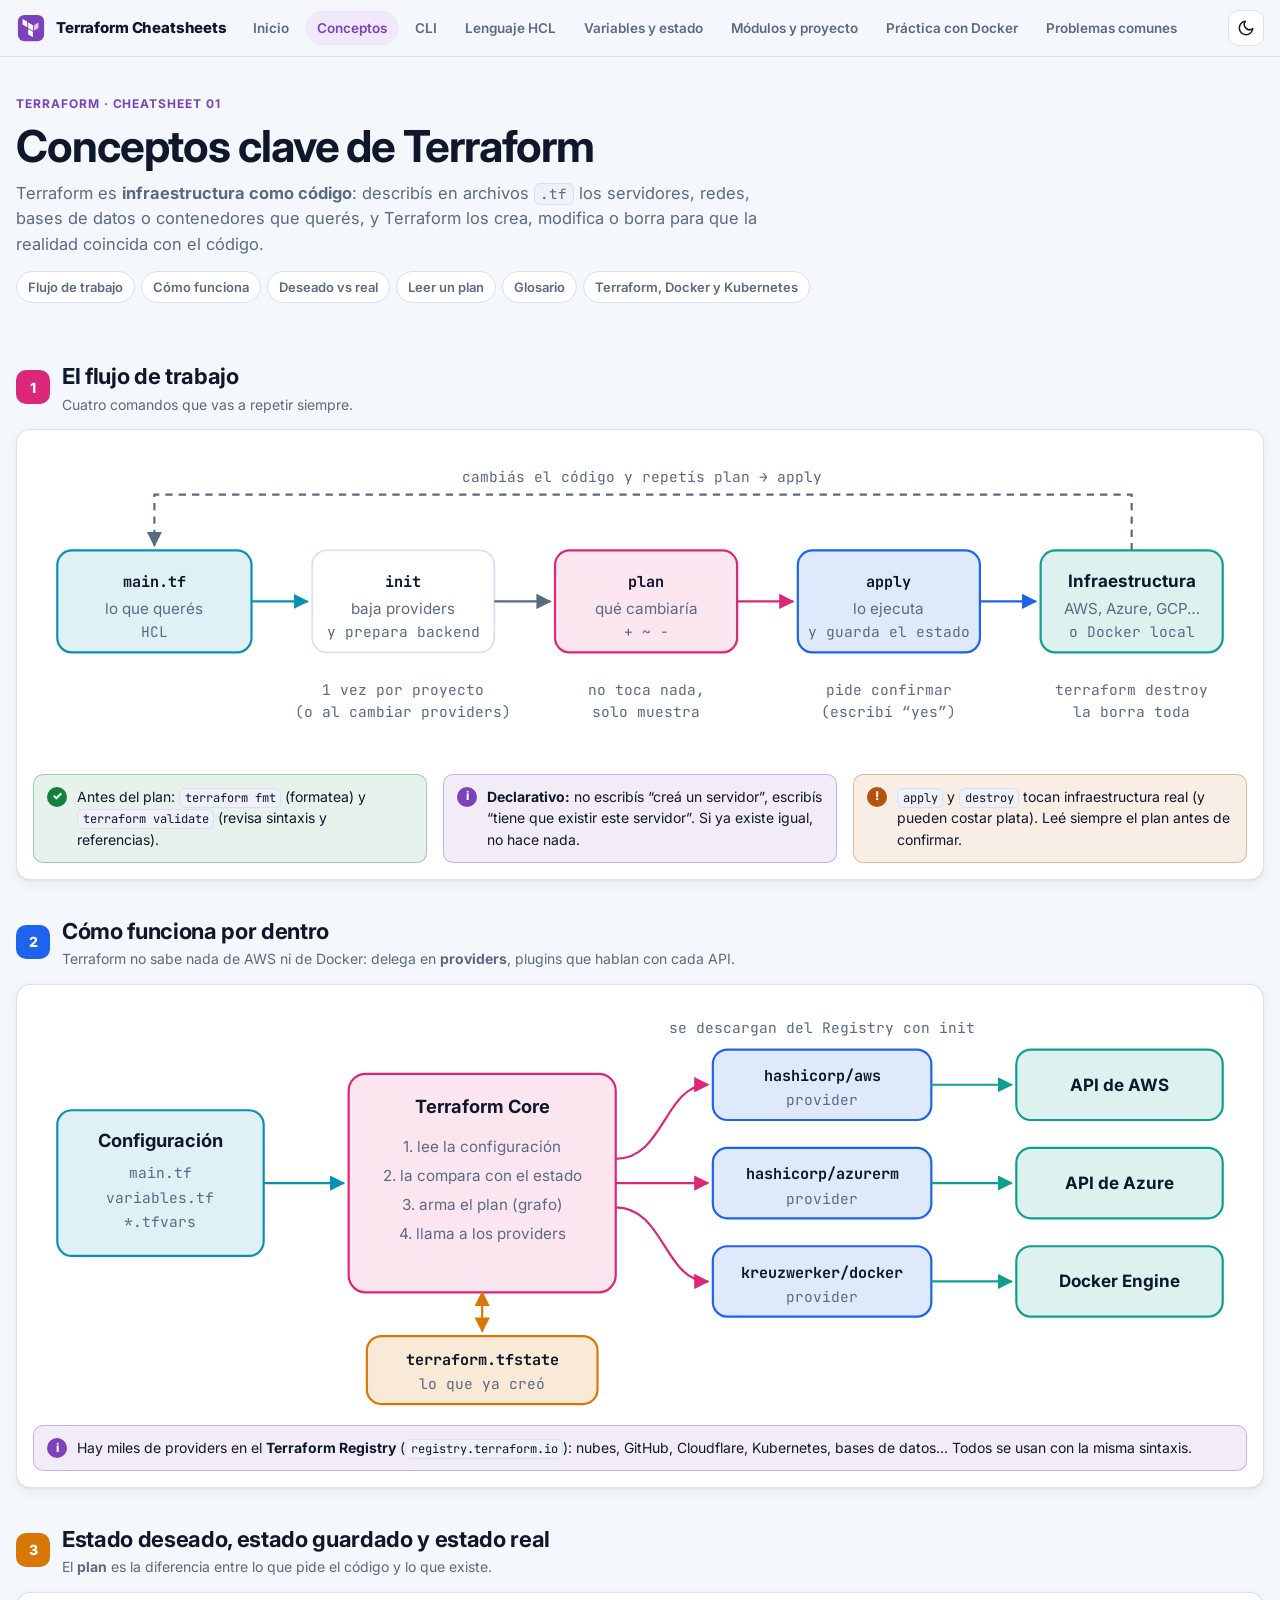
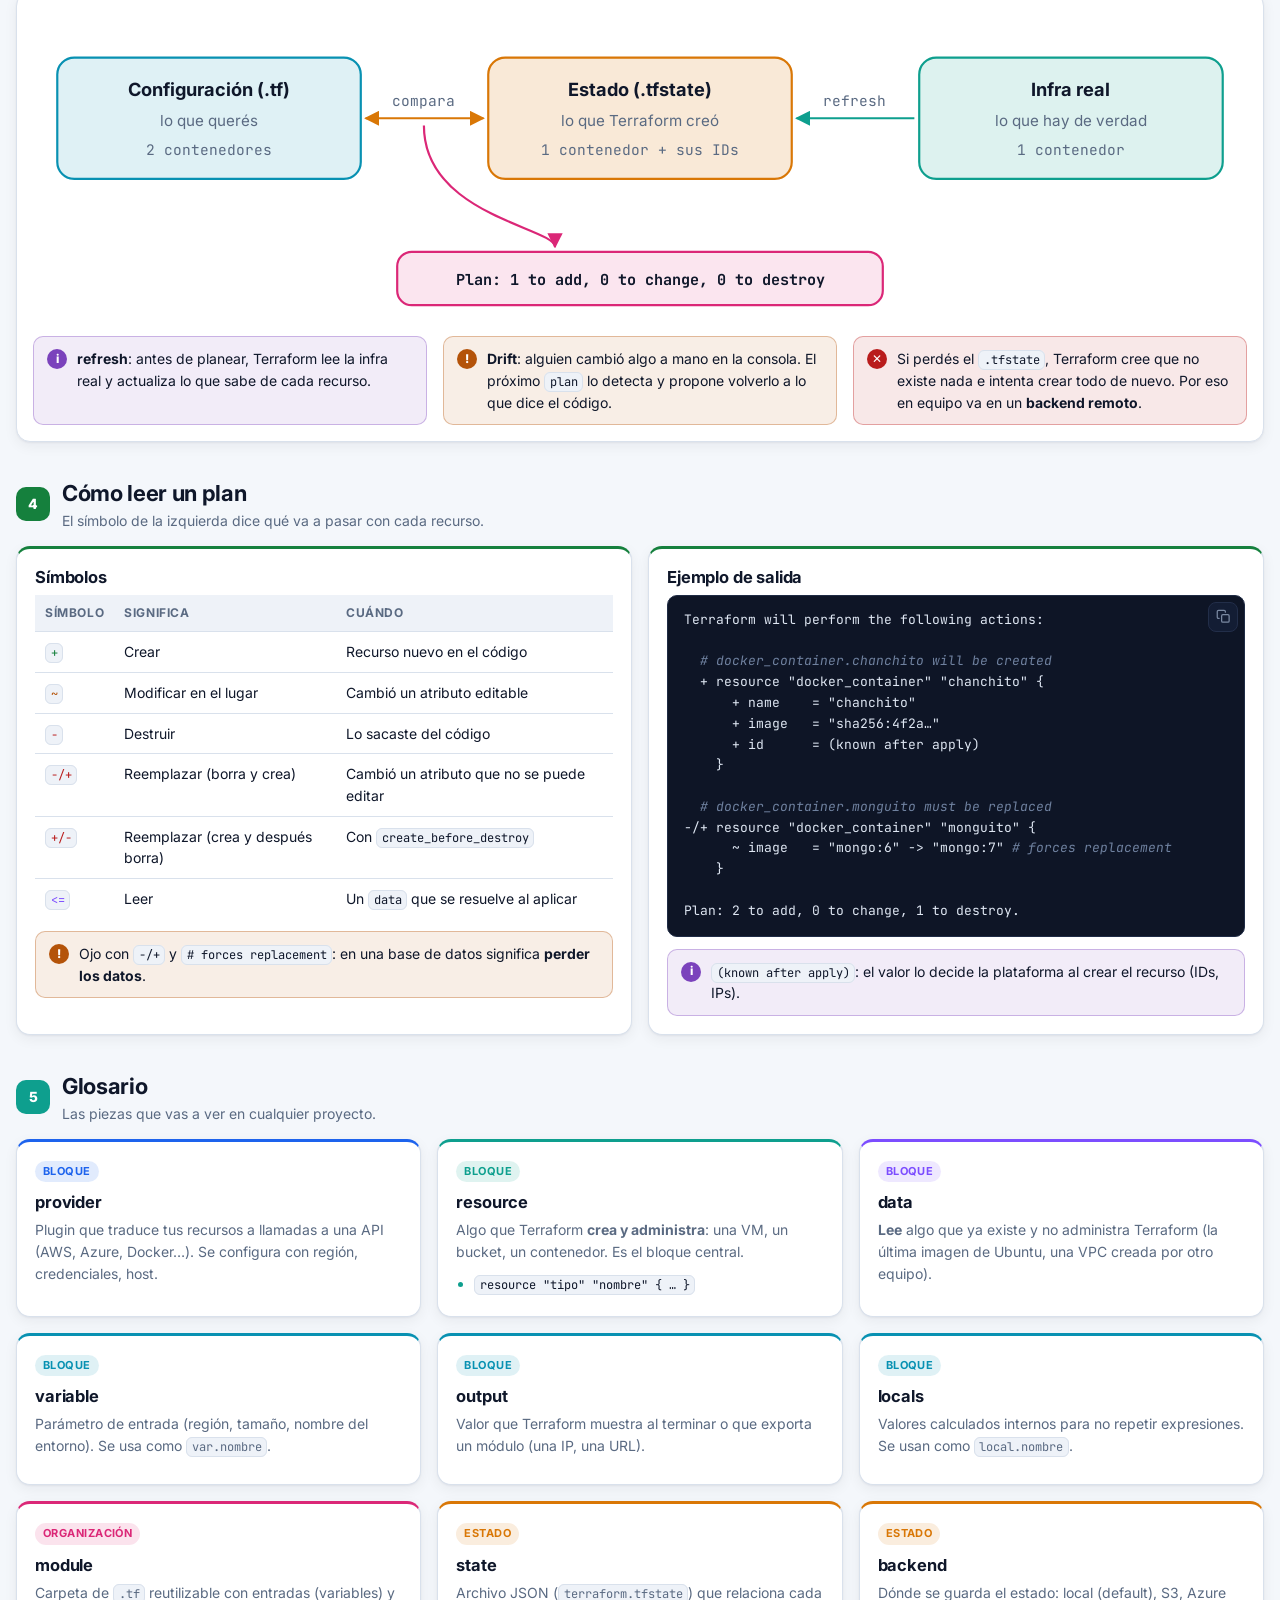
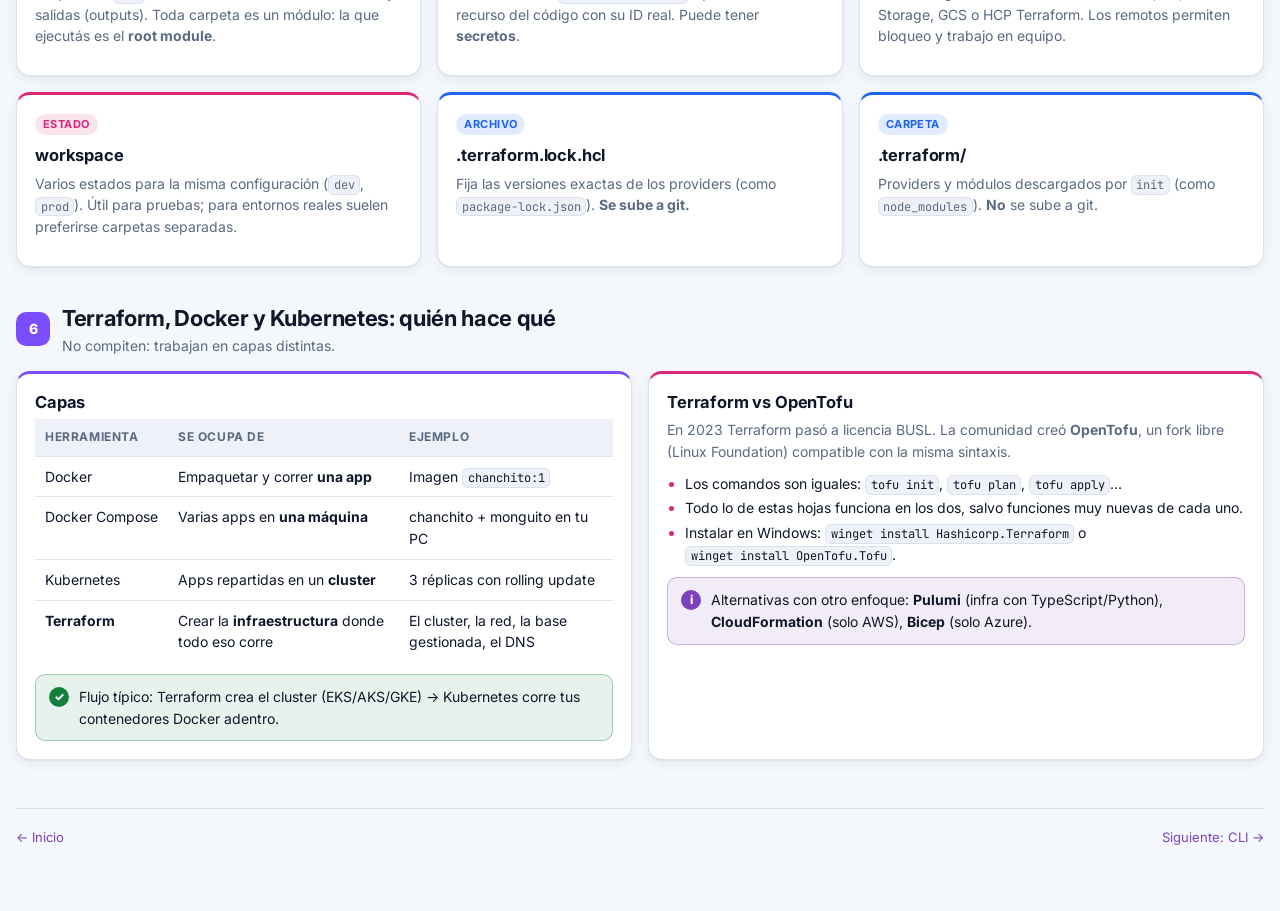
==== 01-conceptos.html @ 65ddb084 "Terraform cheatsheets: sitio estático listo para Netlify Cheatsheets visuales de Terraform en españo" ====
<!doctype html>
<html lang="es">
<head>
<meta charset="utf-8">
<meta name="viewport" content="width=device-width, initial-scale=1">
<meta name="description" content="Conceptos de Terraform con diagramas: infraestructura como código, flujo init/plan/apply, providers, estado y glosario.">
<meta name="theme-color" content="#7b42bc">
<title>Terraform · Conceptos</title>
<link rel="icon" href="data:image/svg+xml,%3Csvg xmlns='http://www.w3.org/2000/svg' viewBox='0 0 64 64'%3E%3Crect x='4' y='4' width='56' height='56' rx='14' fill='%237b42bc'/%3E%3Cg fill='%23fff'%3E%3Cpath d='M14 13l10 5.8v11.6l-10-5.8z'/%3E%3Cpath d='M26 20.4l10 5.8v11.6l-10-5.8z'/%3E%3Cpath d='M26 34.2l10 5.8v11.6l-10-5.8z'/%3E%3Cpath d='M38 26.2l10-5.8v11.6l-10 5.8z' opacity='.7'/%3E%3C/g%3E%3C/svg%3E">
<link rel="stylesheet" href="assets/style.css">
<script src="assets/app.js"></script>
</head>
<body data-page="conceptos">
<header class="topbar"></header>

<svg width="0" height="0" style="position:absolute" aria-hidden="true" focusable="false">
  <defs>
    <marker id="ah" viewBox="0 0 10 10" refX="9" refY="5" markerWidth="7" markerHeight="7" orient="auto-start-reverse"><path d="M0,0 L10,5 L0,10 z" class="d-head"/></marker>
    <marker id="ah-img" viewBox="0 0 10 10" refX="9" refY="5" markerWidth="7" markerHeight="7" orient="auto-start-reverse"><path d="M0,0 L10,5 L0,10 z" class="f-img"/></marker>
    <marker id="ah-comp" viewBox="0 0 10 10" refX="9" refY="5" markerWidth="7" markerHeight="7" orient="auto-start-reverse"><path d="M0,0 L10,5 L0,10 z" class="f-comp"/></marker>
    <marker id="ah-cont" viewBox="0 0 10 10" refX="9" refY="5" markerWidth="7" markerHeight="7" orient="auto-start-reverse"><path d="M0,0 L10,5 L0,10 z" class="f-cont"/></marker>
    <marker id="ah-vol" viewBox="0 0 10 10" refX="9" refY="5" markerWidth="7" markerHeight="7" orient="auto-start-reverse"><path d="M0,0 L10,5 L0,10 z" class="f-vol"/></marker>
    <marker id="ah-file" viewBox="0 0 10 10" refX="9" refY="5" markerWidth="7" markerHeight="7" orient="auto-start-reverse"><path d="M0,0 L10,5 L0,10 z" class="f-file"/></marker>
  </defs>
</svg>

<main class="wrap">

  <div class="hero">
    <span class="eyebrow">Terraform · Cheatsheet 01</span>
    <h1>Conceptos clave de Terraform</h1>
    <p class="lead">Terraform es <b>infraestructura como código</b>: describís en archivos <code>.tf</code> los servidores, redes, bases de datos o contenedores que querés, y Terraform los crea, modifica o borra para que la realidad coincida con el código.</p>
    <nav class="toc">
      <a href="#flujo">Flujo de trabajo</a>
      <a href="#arquitectura">Cómo funciona</a>
      <a href="#estado">Deseado vs real</a>
      <a href="#plan">Leer un plan</a>
      <a href="#glosario">Glosario</a>
      <a href="#ecosistema">Terraform, Docker y Kubernetes</a>
    </nav>
  </div>

  <!-- ================= FLUJO ================= -->
  <section class="block" id="flujo">
    <div class="section-head">
      <div class="num" style="--tone:var(--c-comp)">1</div>
      <div class="titles"><h2>El flujo de trabajo</h2><p>Cuatro comandos que vas a repetir siempre.</p></div>
    </div>
    <div class="diagram">
      <div class="svg-scroll">
      <svg viewBox="0 0 1000 250" role="img" aria-label="Escribís main.tf, terraform init descarga providers, plan muestra los cambios, apply los ejecuta sobre la infraestructura">
        <path d="M905,86 L905,40 L100,40 L100,82" class="d-line" style="stroke-dasharray:6 5" marker-end="url(#ah)"/>
        <text x="502" y="30" text-anchor="middle" class="d-lbl">cambiás el código y repetís plan → apply</text>

        <rect x="20" y="86" width="160" height="84" rx="12" class="d-file"/>
        <text x="100" y="116" text-anchor="middle" class="d-code" style="font-weight:700">main.tf</text>
        <text x="100" y="138" text-anchor="middle" class="d-sub">lo que querés</text>
        <text x="100" y="157" text-anchor="middle" class="d-lbl">HCL</text>

        <rect x="230" y="86" width="150" height="84" rx="12" class="d-plain"/>
        <text x="305" y="116" text-anchor="middle" class="d-code" style="font-weight:700">init</text>
        <text x="305" y="138" text-anchor="middle" class="d-sub">baja providers</text>
        <text x="305" y="157" text-anchor="middle" class="d-lbl">y prepara backend</text>

        <rect x="430" y="86" width="150" height="84" rx="12" class="d-comp"/>
        <text x="505" y="116" text-anchor="middle" class="d-code" style="font-weight:700">plan</text>
        <text x="505" y="138" text-anchor="middle" class="d-sub">qué cambiaría</text>
        <text x="505" y="157" text-anchor="middle" class="d-lbl">+  ~  -</text>

        <rect x="630" y="86" width="150" height="84" rx="12" class="d-img"/>
        <text x="705" y="116" text-anchor="middle" class="d-code" style="font-weight:700">apply</text>
        <text x="705" y="138" text-anchor="middle" class="d-sub">lo ejecuta</text>
        <text x="705" y="157" text-anchor="middle" class="d-lbl">y guarda el estado</text>

        <rect x="830" y="86" width="150" height="84" rx="12" class="d-cont"/>
        <text x="905" y="116" text-anchor="middle" class="d-title" style="font-size:14px">Infraestructura</text>
        <text x="905" y="138" text-anchor="middle" class="d-sub">AWS, Azure, GCP…</text>
        <text x="905" y="157" text-anchor="middle" class="d-lbl">o Docker local</text>

        <path d="M180,128 L226,128" class="d-line s-file" marker-end="url(#ah-file)"/>
        <path d="M380,128 L426,128" class="d-line" marker-end="url(#ah)"/>
        <path d="M580,128 L626,128" class="d-line s-comp" marker-end="url(#ah-comp)"/>
        <path d="M780,128 L826,128" class="d-line s-img" marker-end="url(#ah-img)"/>

        <text x="305" y="205" text-anchor="middle" class="d-lbl">1 vez por proyecto</text>
        <text x="305" y="223" text-anchor="middle" class="d-lbl">(o al cambiar providers)</text>
        <text x="505" y="205" text-anchor="middle" class="d-lbl">no toca nada,</text>
        <text x="505" y="223" text-anchor="middle" class="d-lbl">solo muestra</text>
        <text x="705" y="205" text-anchor="middle" class="d-lbl">pide confirmar</text>
        <text x="705" y="223" text-anchor="middle" class="d-lbl">(escribí “yes”)</text>
        <text x="905" y="205" text-anchor="middle" class="d-lbl">terraform destroy</text>
        <text x="905" y="223" text-anchor="middle" class="d-lbl">la borra toda</text>
      </svg>
      </div>
      <div class="grid cols-3" style="margin-top:12px">
        <div class="callout tip"><span class="ico">✓</span><p>Antes del plan: <code>terraform fmt</code> (formatea) y <code>terraform validate</code> (revisa sintaxis y referencias).</p></div>
        <div class="callout info"><span class="ico">i</span><p><b>Declarativo:</b> no escribís “creá un servidor”, escribís “tiene que existir este servidor”. Si ya existe igual, no hace nada.</p></div>
        <div class="callout warn"><span class="ico">!</span><p><code>apply</code> y <code>destroy</code> tocan infraestructura real (y pueden costar plata). Leé siempre el plan antes de confirmar.</p></div>
      </div>
    </div>
  </section>

  <!-- ================= ARQUITECTURA ================= -->
  <section class="block" id="arquitectura">
    <div class="section-head">
      <div class="num" style="--tone:var(--c-img)">2</div>
      <div class="titles"><h2>Cómo funciona por dentro</h2><p>Terraform no sabe nada de AWS ni de Docker: delega en <b>providers</b>, plugins que hablan con cada API.</p></div>
    </div>
    <div class="diagram">
      <div class="svg-scroll">
      <svg viewBox="0 0 1000 340" role="img" aria-label="La configuración entra a Terraform Core, que usa el estado y llama a providers; cada provider habla con la API de su plataforma">
        <rect x="20" y="90" width="170" height="120" rx="12" class="d-file"/>
        <text x="105" y="120" text-anchor="middle" class="d-title">Configuración</text>
        <text x="105" y="146" text-anchor="middle" class="d-lbl">main.tf</text>
        <text x="105" y="166" text-anchor="middle" class="d-lbl">variables.tf</text>
        <text x="105" y="186" text-anchor="middle" class="d-lbl">*.tfvars</text>
        <path d="M190,150 L256,150" class="d-line s-file" marker-end="url(#ah-file)"/>

        <rect x="260" y="60" width="220" height="180" rx="14" class="d-comp"/>
        <text x="370" y="92" text-anchor="middle" class="d-title">Terraform Core</text>
        <text x="370" y="124" text-anchor="middle" class="d-sub">1. lee la configuración</text>
        <text x="370" y="148" text-anchor="middle" class="d-sub">2. la compara con el estado</text>
        <text x="370" y="172" text-anchor="middle" class="d-sub">3. arma el plan (grafo)</text>
        <text x="370" y="196" text-anchor="middle" class="d-sub">4. llama a los providers</text>

        <path d="M370,240 L370,272" class="d-line s-vol" marker-start="url(#ah-vol)" marker-end="url(#ah-vol)"/>
        <rect x="275" y="276" width="190" height="56" rx="12" class="d-vol"/>
        <text x="370" y="300" text-anchor="middle" class="d-code" style="font-weight:700">terraform.tfstate</text>
        <text x="370" y="320" text-anchor="middle" class="d-lbl">lo que ya creó</text>

        <text x="650" y="26" text-anchor="middle" class="d-lbl">se descargan del Registry con init</text>
        <rect x="560" y="40" width="180" height="58" rx="12" class="d-img"/>
        <text x="650" y="66" text-anchor="middle" class="d-code" style="font-weight:700">hashicorp/aws</text>
        <text x="650" y="86" text-anchor="middle" class="d-lbl">provider</text>
        <rect x="560" y="121" width="180" height="58" rx="12" class="d-img"/>
        <text x="650" y="147" text-anchor="middle" class="d-code" style="font-weight:700">hashicorp/azurerm</text>
        <text x="650" y="167" text-anchor="middle" class="d-lbl">provider</text>
        <rect x="560" y="202" width="180" height="58" rx="12" class="d-img"/>
        <text x="650" y="228" text-anchor="middle" class="d-code" style="font-weight:700">kreuzwerker/docker</text>
        <text x="650" y="248" text-anchor="middle" class="d-lbl">provider</text>

        <path d="M480,130 C520,130 520,69 556,69" class="d-line s-comp" marker-end="url(#ah-comp)"/>
        <path d="M480,150 L556,150" class="d-line s-comp" marker-end="url(#ah-comp)"/>
        <path d="M480,170 C520,170 520,231 556,231" class="d-line s-comp" marker-end="url(#ah-comp)"/>

        <rect x="810" y="40" width="170" height="58" rx="12" class="d-cont"/>
        <text x="895" y="74" text-anchor="middle" class="d-title" style="font-size:14px">API de AWS</text>
        <rect x="810" y="121" width="170" height="58" rx="12" class="d-cont"/>
        <text x="895" y="155" text-anchor="middle" class="d-title" style="font-size:14px">API de Azure</text>
        <rect x="810" y="202" width="170" height="58" rx="12" class="d-cont"/>
        <text x="895" y="236" text-anchor="middle" class="d-title" style="font-size:14px">Docker Engine</text>

        <path d="M740,69 L806,69" class="d-line s-cont" marker-end="url(#ah-cont)"/>
        <path d="M740,150 L806,150" class="d-line s-cont" marker-end="url(#ah-cont)"/>
        <path d="M740,231 L806,231" class="d-line s-cont" marker-end="url(#ah-cont)"/>
      </svg>
      </div>
      <div class="callout info"><span class="ico">i</span><p>Hay miles de providers en el <b>Terraform Registry</b> (<code>registry.terraform.io</code>): nubes, GitHub, Cloudflare, Kubernetes, bases de datos… Todos se usan con la misma sintaxis.</p></div>
    </div>
  </section>

  <!-- ================= ESTADO ================= -->
  <section class="block" id="estado">
    <div class="section-head">
      <div class="num" style="--tone:var(--c-vol)">3</div>
      <div class="titles"><h2>Estado deseado, estado guardado y estado real</h2><p>El <b>plan</b> es la diferencia entre lo que pide el código y lo que existe.</p></div>
    </div>
    <div class="diagram">
      <div class="svg-scroll">
      <svg viewBox="0 0 1000 250" role="img" aria-label="El plan compara la configuración con el estado, que se refresca leyendo la infraestructura real">
        <rect x="20" y="40" width="250" height="100" rx="14" class="d-file"/>
        <text x="145" y="72" text-anchor="middle" class="d-title">Configuración (.tf)</text>
        <text x="145" y="96" text-anchor="middle" class="d-sub">lo que querés</text>
        <text x="145" y="120" text-anchor="middle" class="d-lbl">2 contenedores</text>

        <rect x="375" y="40" width="250" height="100" rx="14" class="d-vol"/>
        <text x="500" y="72" text-anchor="middle" class="d-title">Estado (.tfstate)</text>
        <text x="500" y="96" text-anchor="middle" class="d-sub">lo que Terraform creó</text>
        <text x="500" y="120" text-anchor="middle" class="d-lbl">1 contenedor + sus IDs</text>

        <rect x="730" y="40" width="250" height="100" rx="14" class="d-cont"/>
        <text x="855" y="72" text-anchor="middle" class="d-title">Infra real</text>
        <text x="855" y="96" text-anchor="middle" class="d-sub">lo que hay de verdad</text>
        <text x="855" y="120" text-anchor="middle" class="d-lbl">1 contenedor</text>

        <path d="M726,90 L629,90" class="d-line s-cont" marker-end="url(#ah-cont)"/>
        <text x="677" y="80" text-anchor="middle" class="d-lbl">refresh</text>
        <path d="M371,90 L274,90" class="d-line s-vol" marker-start="url(#ah-vol)" marker-end="url(#ah-vol)"/>
        <text x="322" y="80" text-anchor="middle" class="d-lbl">compara</text>

        <path d="M322,96 C322,170 430,180 430,196" class="d-line s-comp" marker-end="url(#ah-comp)"/>
        <rect x="300" y="200" width="400" height="44" rx="12" class="d-comp"/>
        <text x="500" y="227" text-anchor="middle" class="d-code" style="font-weight:700">Plan: 1 to add, 0 to change, 0 to destroy</text>
      </svg>
      </div>
      <div class="grid cols-3" style="margin-top:12px">
        <div class="callout info"><span class="ico">i</span><p><b>refresh</b>: antes de planear, Terraform lee la infra real y actualiza lo que sabe de cada recurso.</p></div>
        <div class="callout warn"><span class="ico">!</span><p><b>Drift</b>: alguien cambió algo a mano en la consola. El próximo <code>plan</code> lo detecta y propone volverlo a lo que dice el código.</p></div>
        <div class="callout bad"><span class="ico">✕</span><p>Si perdés el <code>.tfstate</code>, Terraform cree que no existe nada e intenta crear todo de nuevo. Por eso en equipo va en un <b>backend remoto</b>.</p></div>
      </div>
    </div>
  </section>

  <!-- ================= PLAN ================= -->
  <section class="block" id="plan">
    <div class="section-head">
      <div class="num" style="--tone:var(--ok)">4</div>
      <div class="titles"><h2>Cómo leer un plan</h2><p>El símbolo de la izquierda dice qué va a pasar con cada recurso.</p></div>
    </div>
    <div class="grid cols-2">
      <div class="card t-ok">
        <h3>Símbolos</h3>
        <div class="table-wrap">
          <table>
            <thead><tr><th>Símbolo</th><th>Significa</th><th>Cuándo</th></tr></thead>
            <tbody>
              <tr><td><code style="color:var(--ok)">+</code></td><td>Crear</td><td>Recurso nuevo en el código</td></tr>
              <tr><td><code style="color:var(--warn)">~</code></td><td>Modificar en el lugar</td><td>Cambió un atributo editable</td></tr>
              <tr><td><code style="color:var(--bad)">-</code></td><td>Destruir</td><td>Lo sacaste del código</td></tr>
              <tr><td><code style="color:var(--bad)">-/+</code></td><td>Reemplazar (borra y crea)</td><td>Cambió un atributo que no se puede editar</td></tr>
              <tr><td><code style="color:var(--bad)">+/-</code></td><td>Reemplazar (crea y después borra)</td><td>Con <code>create_before_destroy</code></td></tr>
              <tr><td><code style="color:var(--c-net)">&lt;=</code></td><td>Leer</td><td>Un <code>data</code> que se resuelve al aplicar</td></tr>
            </tbody>
          </table>
        </div>
        <div class="callout warn"><span class="ico">!</span><p>Ojo con <code>-/+</code> y <code># forces replacement</code>: en una base de datos significa <b>perder los datos</b>.</p></div>
      </div>
      <div class="card t-ok">
        <h3>Ejemplo de salida</h3>
        <pre class="big"><code data-lang="plain">Terraform will perform the following actions:

  # docker_container.chanchito will be created
  + resource "docker_container" "chanchito" {
      + name    = "chanchito"
      + image   = "sha256:4f2a…"
      + id      = (known after apply)
    }

  # docker_container.monguito must be replaced
-/+ resource "docker_container" "monguito" {
      ~ image   = "mongo:6" -> "mongo:7" # forces replacement
    }

Plan: 2 to add, 0 to change, 1 to destroy.</code></pre>
        <div class="callout info"><span class="ico">i</span><p><code>(known after apply)</code>: el valor lo decide la plataforma al crear el recurso (IDs, IPs).</p></div>
      </div>
    </div>
  </section>

  <!-- ================= GLOSARIO ================= -->
  <section class="block" id="glosario">
    <div class="section-head">
      <div class="num" style="--tone:var(--c-cont)">5</div>
      <div class="titles"><h2>Glosario</h2><p>Las piezas que vas a ver en cualquier proyecto.</p></div>
    </div>
    <div class="grid" style="grid-template-columns:repeat(auto-fit,minmax(min(100%,340px),1fr))">
      <div class="card t-img">
        <span class="tag">Bloque</span>
        <h3>provider</h3>
        <p>Plugin que traduce tus recursos a llamadas a una API (AWS, Azure, Docker…). Se configura con región, credenciales, host.</p>
      </div>
      <div class="card t-cont">
        <span class="tag">Bloque</span>
        <h3>resource</h3>
        <p>Algo que Terraform <b>crea y administra</b>: una VM, un bucket, un contenedor. Es el bloque central.</p>
        <ul><li><code>resource "tipo" "nombre" { … }</code></li></ul>
      </div>
      <div class="card t-net">
        <span class="tag">Bloque</span>
        <h3>data</h3>
        <p><b>Lee</b> algo que ya existe y no administra Terraform (la última imagen de Ubuntu, una VPC creada por otro equipo).</p>
      </div>
      <div class="card t-file">
        <span class="tag">Bloque</span>
        <h3>variable</h3>
        <p>Parámetro de entrada (región, tamaño, nombre del entorno). Se usa como <code>var.nombre</code>.</p>
      </div>
      <div class="card t-file">
        <span class="tag">Bloque</span>
        <h3>output</h3>
        <p>Valor que Terraform muestra al terminar o que exporta un módulo (una IP, una URL).</p>
      </div>
      <div class="card t-file">
        <span class="tag">Bloque</span>
        <h3>locals</h3>
        <p>Valores calculados internos para no repetir expresiones. Se usan como <code>local.nombre</code>.</p>
      </div>
      <div class="card t-comp">
        <span class="tag">Organización</span>
        <h3>module</h3>
        <p>Carpeta de <code>.tf</code> reutilizable con entradas (variables) y salidas (outputs). Toda carpeta es un módulo: la que ejecutás es el <b>root module</b>.</p>
      </div>
      <div class="card t-vol">
        <span class="tag">Estado</span>
        <h3>state</h3>
        <p>Archivo JSON (<code>terraform.tfstate</code>) que relaciona cada recurso del código con su ID real. Puede tener <b>secretos</b>.</p>
      </div>
      <div class="card t-vol">
        <span class="tag">Estado</span>
        <h3>backend</h3>
        <p>Dónde se guarda el estado: local (default), S3, Azure Storage, GCS o HCP Terraform. Los remotos permiten bloqueo y trabajo en equipo.</p>
      </div>
      <div class="card t-comp">
        <span class="tag">Estado</span>
        <h3>workspace</h3>
        <p>Varios estados para la misma configuración (<code>dev</code>, <code>prod</code>). Útil para pruebas; para entornos reales suelen preferirse carpetas separadas.</p>
      </div>
      <div class="card t-img">
        <span class="tag">Archivo</span>
        <h3>.terraform.lock.hcl</h3>
        <p>Fija las versiones exactas de los providers (como <code>package-lock.json</code>). <b>Se sube a git.</b></p>
      </div>
      <div class="card t-img">
        <span class="tag">Carpeta</span>
        <h3>.terraform/</h3>
        <p>Providers y módulos descargados por <code>init</code> (como <code>node_modules</code>). <b>No</b> se sube a git.</p>
      </div>
    </div>
  </section>

  <!-- ================= ECOSISTEMA ================= -->
  <section class="block" id="ecosistema">
    <div class="section-head">
      <div class="num" style="--tone:var(--c-net)">6</div>
      <div class="titles"><h2>Terraform, Docker y Kubernetes: quién hace qué</h2><p>No compiten: trabajan en capas distintas.</p></div>
    </div>
    <div class="grid cols-2">
      <div class="card t-net">
        <h3>Capas</h3>
        <div class="table-wrap">
          <table>
            <thead><tr><th>Herramienta</th><th>Se ocupa de</th><th>Ejemplo</th></tr></thead>
            <tbody>
              <tr><td>Docker</td><td>Empaquetar y correr <b>una app</b></td><td>Imagen <code>chanchito:1</code></td></tr>
              <tr><td>Docker Compose</td><td>Varias apps en <b>una máquina</b></td><td>chanchito + monguito en tu PC</td></tr>
              <tr><td>Kubernetes</td><td>Apps repartidas en un <b>cluster</b></td><td>3 réplicas con rolling update</td></tr>
              <tr><td><b>Terraform</b></td><td>Crear la <b>infraestructura</b> donde todo eso corre</td><td>El cluster, la red, la base gestionada, el DNS</td></tr>
            </tbody>
          </table>
        </div>
        <div class="callout tip"><span class="ico">✓</span><p>Flujo típico: Terraform crea el cluster (EKS/AKS/GKE) → Kubernetes corre tus contenedores Docker adentro.</p></div>
      </div>
      <div class="card t-comp">
        <h3>Terraform vs OpenTofu</h3>
        <p>En 2023 Terraform pasó a licencia BUSL. La comunidad creó <b>OpenTofu</b>, un fork libre (Linux Foundation) compatible con la misma sintaxis.</p>
        <ul>
          <li>Los comandos son iguales: <code>tofu init</code>, <code>tofu plan</code>, <code>tofu apply</code>…</li>
          <li>Todo lo de estas hojas funciona en los dos, salvo funciones muy nuevas de cada uno.</li>
          <li>Instalar en Windows: <code>winget install Hashicorp.Terraform</code> o <code>winget install OpenTofu.Tofu</code>.</li>
        </ul>
        <div class="callout info"><span class="ico">i</span><p>Alternativas con otro enfoque: <b>Pulumi</b> (infra con TypeScript/Python), <b>CloudFormation</b> (solo AWS), <b>Bicep</b> (solo Azure).</p></div>
      </div>
    </div>
  </section>

  <footer class="foot">
    <a href="index.html">← Inicio</a>
    <a href="02-cli.html">Siguiente: CLI →</a>
  </footer>
</main>
</body>
</html>
---- assets/style.css ----
/* ==========================================================
   Terraform Cheatsheets — estilos del sitio
   ========================================================== */

@import url("https://fonts.googleapis.com/css2?family=Inter:wght@400;500;600;700;800&family=JetBrains+Mono:wght@400;500;700&display=swap");

:root {
  --bg: #f4f7fb;
  --surface: #ffffff;
  --surface-2: #eef2f8;
  --text: #0f172a;
  --muted: #5a6a82;
  --border: #d9e1ec;
  --accent: #7b42bc;
  --accent-2: #a067e6;
  --accent-soft: #f1e8fb;
  --code-bg: #0e1526;
  --code-text: #dfe7f3;
  --code-border: #1f2b45;

  --c-img: #1d63ed;
  --c-cont: #0e9f8e;
  --c-net: #7c4dff;
  --c-vol: #d97706;
  --c-comp: #db2777;
  --c-file: #0891b2;

  --ok: #15803d;
  --ok-soft: #e7f6ec;
  --warn: #b45309;
  --warn-soft: #fdf3e2;
  --bad: #b91c1c;
  --bad-soft: #fdeaea;

  --shadow: 0 1px 2px rgba(15, 23, 42, .05), 0 4px 14px rgba(15, 23, 42, .06);
  --radius: 14px;
  --mono: "JetBrains Mono", ui-monospace, "Cascadia Code", Consolas, monospace;
  --sans: "Inter", system-ui, -apple-system, "Segoe UI", Roboto, sans-serif;
}

@media (prefers-color-scheme: dark) {
  :root:not([data-theme="light"]) {
    --bg: #0a0f1c;
    --surface: #111a2d;
    --surface-2: #17223a;
    --text: #e6edf7;
    --muted: #93a3bd;
    --border: #233150;
    --accent: #b48cf2;
    --accent-2: #cdb1f7;
    --accent-soft: #2a1d47;
    --code-bg: #080d19;
    --code-text: #dfe7f3;
    --code-border: #1c2742;
    --c-img: #5b95ff;
    --c-cont: #2dd4bf;
    --c-net: #a78bfa;
    --c-vol: #fbbf24;
    --c-comp: #f472b6;
    --c-file: #22d3ee;
    --ok: #4ade80;
    --ok-soft: #10291b;
    --warn: #fbbf24;
    --warn-soft: #2d230d;
    --bad: #f87171;
    --bad-soft: #2f1414;
    --shadow: 0 1px 2px rgba(0, 0, 0, .3), 0 6px 18px rgba(0, 0, 0, .25);
  }
}

:root[data-theme="dark"] {
  --bg: #0a0f1c;
  --surface: #111a2d;
  --surface-2: #17223a;
  --text: #e6edf7;
  --muted: #93a3bd;
  --border: #233150;
  --accent: #b48cf2;
  --accent-2: #cdb1f7;
  --accent-soft: #2a1d47;
  --code-bg: #080d19;
  --code-text: #dfe7f3;
  --code-border: #1c2742;
  --c-img: #5b95ff;
  --c-cont: #2dd4bf;
  --c-net: #a78bfa;
  --c-vol: #fbbf24;
  --c-comp: #f472b6;
  --c-file: #22d3ee;
  --ok: #4ade80;
  --ok-soft: #10291b;
  --warn: #fbbf24;
  --warn-soft: #2d230d;
  --bad: #f87171;
  --bad-soft: #2f1414;
  --shadow: 0 1px 2px rgba(0, 0, 0, .3), 0 6px 18px rgba(0, 0, 0, .25);
}

* { box-sizing: border-box; }

html { scroll-behavior: smooth; scroll-padding-top: 84px; }

body {
  margin: 0;
  background: var(--bg);
  color: var(--text);
  font-family: var(--sans);
  font-size: 15px;
  line-height: 1.55;
  -webkit-font-smoothing: antialiased;
}

a { color: var(--accent); text-decoration: none; }
a:hover { text-decoration: underline; }

/* sin ligaduras: que "--name" no se convierta en "—name" */
code, pre, kbd, svg .mono, .d-code, .d-lbl, .chips span {
  font-family: var(--mono);
  font-variant-ligatures: none;
  font-feature-settings: "liga" 0, "calt" 0;
}

:not(pre) > code {
  font-size: .86em;
  background: var(--surface-2);
  border: 1px solid var(--border);
  padding: .08em .38em;
  border-radius: 6px;
  white-space: nowrap;
}

kbd {
  font-size: .8em;
  border: 1px solid var(--border);
  border-bottom-width: 2px;
  border-radius: 5px;
  padding: .05em .4em;
  background: var(--surface);
}

/* ---------- Top bar ---------- */

.topbar {
  position: sticky;
  top: 0;
  z-index: 20;
  background: color-mix(in srgb, var(--bg) 82%, transparent);
  backdrop-filter: blur(10px);
  border-bottom: 1px solid var(--border);
}

.topbar-inner {
  max-width: 1320px;
  margin: 0 auto;
  padding: 10px 16px;
  display: flex;
  align-items: center;
  gap: 14px;
}

.brand {
  display: flex;
  align-items: center;
  gap: 10px;
  font-weight: 800;
  color: var(--text);
  white-space: nowrap;
  letter-spacing: -.01em;
}
.brand:hover { text-decoration: none; }
.brand svg { width: 30px; height: 30px; flex: none; }

.nav {
  display: flex;
  gap: 4px;
  overflow-x: auto;
  scrollbar-width: none;
  flex: 1;
  min-width: 0;
}
.nav::-webkit-scrollbar { display: none; }

.nav a {
  color: var(--muted);
  font-weight: 600;
  font-size: 13.5px;
  padding: 7px 12px;
  border-radius: 999px;
  white-space: nowrap;
}
.nav a:hover { background: var(--surface-2); color: var(--text); text-decoration: none; }
.nav a.active { background: var(--accent-soft); color: var(--accent); }

.set-switch {
  flex: none;
  display: inline-flex;
  align-items: center;
  gap: 7px;
  height: 36px;
  padding: 0 12px 0 6px;
  border-radius: 10px;
  border: 1px solid var(--border);
  background: var(--surface);
  color: var(--text);
  font-weight: 600;
  font-size: 13px;
  white-space: nowrap;
}
.set-switch:hover { border-color: var(--accent); text-decoration: none; }
.set-switch svg { width: 24px; height: 24px; }
@media (max-width: 720px) { .set-switch span { display: none; } .set-switch { padding: 0 6px; } }

.icon-btn {
  flex: none;
  width: 36px;
  height: 36px;
  border-radius: 10px;
  border: 1px solid var(--border);
  background: var(--surface);
  color: var(--text);
  cursor: pointer;
  display: grid;
  place-items: center;
}
.icon-btn:hover { border-color: var(--accent); }
.icon-btn svg { width: 18px; height: 18px; }

/* ---------- Layout ---------- */

.wrap {
  max-width: 1320px;
  margin: 0 auto;
  padding: 0 16px 64px;
}

.hero {
  padding: 34px 0 18px;
}
.hero .eyebrow {
  display: inline-flex;
  align-items: center;
  gap: 8px;
  font-size: 12px;
  font-weight: 700;
  letter-spacing: .08em;
  text-transform: uppercase;
  color: var(--accent);
}
.hero h1 {
  font-size: clamp(28px, 4.4vw, 44px);
  line-height: 1.1;
  letter-spacing: -.025em;
  margin: 8px 0 10px;
}
.hero p.lead {
  color: var(--muted);
  font-size: 16.5px;
  max-width: 760px;
  margin: 0;
}

.toolbar {
  display: flex;
  flex-wrap: wrap;
  gap: 10px;
  align-items: center;
  margin: 18px 0 6px;
}

.search {
  flex: 1 1 320px;
  max-width: 520px;
  position: relative;
}
.search input {
  width: 100%;
  font: inherit;
  font-size: 15px;
  padding: 11px 14px 11px 40px;
  border-radius: 12px;
  border: 1px solid var(--border);
  background: var(--surface);
  color: var(--text);
  outline: none;
  box-shadow: var(--shadow);
}
.search input:focus { border-color: var(--accent); }
.search svg {
  position: absolute;
  left: 13px;
  top: 50%;
  transform: translateY(-50%);
  width: 17px;
  height: 17px;
  color: var(--muted);
}
.search .hint {
  position: absolute;
  right: 12px;
  top: 50%;
  transform: translateY(-50%);
  color: var(--muted);
  font-size: 12px;
}

.toc {
  display: flex;
  flex-wrap: wrap;
  gap: 6px;
  margin: 14px 0 4px;
}
.toc a {
  font-size: 13px;
  font-weight: 600;
  padding: 5px 11px;
  border-radius: 999px;
  border: 1px solid var(--border);
  background: var(--surface);
  color: var(--muted);
}
.toc a:hover { color: var(--accent); border-color: var(--accent); text-decoration: none; }

/* ---------- Sections ---------- */

section.block { margin-top: 34px; }

.section-head {
  display: flex;
  align-items: center;
  gap: 12px;
  margin-bottom: 14px;
}
.section-head h2 {
  margin: 0;
  font-size: 22px;
  letter-spacing: -.015em;
}
.section-head .num {
  flex: none;
  width: 34px;
  height: 34px;
  border-radius: 10px;
  display: grid;
  place-items: center;
  font-weight: 800;
  font-size: 14px;
  color: #fff;
  background: var(--tone, var(--accent));
}
.section-head p {
  margin: 0;
  color: var(--muted);
  font-size: 14px;
}
.section-head .titles { min-width: 0; }

.grid {
  display: grid;
  grid-template-columns: repeat(auto-fit, minmax(min(100%, 380px), 1fr));
  gap: 16px;
}
.grid.cols-2 { grid-template-columns: repeat(auto-fit, minmax(min(100%, 520px), 1fr)); }
.grid.cols-3 { grid-template-columns: repeat(auto-fit, minmax(min(100%, 300px), 1fr)); }
.grid.cols-4 { grid-template-columns: repeat(auto-fit, minmax(min(100%, 240px), 1fr)); }

.card {
  background: var(--surface);
  border: 1px solid var(--border);
  border-radius: var(--radius);
  padding: 16px 18px 18px;
  box-shadow: var(--shadow);
  min-width: 0;
  border-top: 3px solid var(--tone, var(--border));
}
.card.wide { grid-column: 1 / -1; }
.card > .tag { margin-bottom: 8px; }
.card h3 {
  margin: 0 0 4px;
  font-size: 16.5px;
  letter-spacing: -.01em;
  display: flex;
  align-items: center;
  gap: 8px;
}
.card > p, .card .desc {
  color: var(--muted);
  margin: 0 0 10px;
  font-size: 14px;
}
.card ul { margin: 6px 0 0; padding-left: 18px; }
.card li { margin: 3px 0; font-size: 14px; }
.card li::marker { color: var(--tone, var(--accent)); }

.tag {
  display: inline-block;
  font-size: 11px;
  font-weight: 700;
  letter-spacing: .04em;
  text-transform: uppercase;
  padding: 2px 8px;
  border-radius: 999px;
  color: var(--tone, var(--accent));
  background: color-mix(in srgb, var(--tone, var(--accent)) 13%, transparent);
}

.t-img  { --tone: var(--c-img); }
.t-cont { --tone: var(--c-cont); }
.t-net  { --tone: var(--c-net); }
.t-vol  { --tone: var(--c-vol); }
.t-comp { --tone: var(--c-comp); }
.t-file { --tone: var(--c-file); }
.t-ok   { --tone: var(--ok); }
.t-warn { --tone: var(--warn); }
.t-bad  { --tone: var(--bad); }

/* ---------- Command rows ---------- */

.cmd {
  display: grid;
  grid-template-columns: minmax(0, 1fr);
  gap: 4px;
  padding: 10px 0;
  border-top: 1px dashed var(--border);
}
.cmd:first-of-type { border-top: 0; padding-top: 2px; }
.cmd .what {
  font-size: 13.5px;
  color: var(--muted);
}
.cmd .what b { color: var(--text); font-weight: 600; }

/* ---------- Code blocks ---------- */

pre {
  position: relative;
  margin: 0;
  background: var(--code-bg);
  color: var(--code-text);
  border: 1px solid var(--code-border);
  border-radius: 10px;
  padding: 10px 44px 10px 12px;
  font-size: 13px;
  line-height: 1.6;
  overflow-x: auto;
  tab-size: 2;
}
pre.big { padding: 14px 44px 14px 16px; font-size: 13px; }
pre code { font-family: inherit; white-space: pre; }
/* comandos sueltos: mejor ajustar línea que hacer scroll */
.cmd pre code, .want-row pre code, .err pre code, .fix pre code { white-space: pre-wrap; overflow-wrap: anywhere; }
.cmd pre.multi code, .fix pre.multi code { white-space: pre; overflow-wrap: normal; }

.copy {
  position: absolute;
  top: 6px;
  right: 6px;
  width: 30px;
  height: 30px;
  display: grid;
  place-items: center;
  border-radius: 8px;
  border: 1px solid #2a3756;
  background: #16203a;
  color: #9fb0cc;
  cursor: pointer;
  opacity: .75;
  transition: opacity .15s, color .15s, border-color .15s;
}
pre:hover .copy, .copy:focus-visible { opacity: 1; }
.copy:hover { color: #fff; border-color: #4c8dff; }
.copy svg { width: 15px; height: 15px; }
.copy.done { color: #4ade80; border-color: #4ade80; opacity: 1; }

/* syntax tokens (fondo de código siempre oscuro) */
.tk-cm  { color: #6f819f; font-style: italic; }
.tk-kw  { color: #6cb6ff; font-weight: 700; }
.tk-sub { color: #7ee0d1; }
.tk-fl  { color: #f8c555; }
.tk-st  { color: #a5e07a; }
.tk-ph  { color: #ff8fc8; }
.tk-key { color: #82aaff; }
.tk-num { color: #f78c6c; }

.code-label {
  display: flex;
  align-items: center;
  justify-content: space-between;
  gap: 8px;
  font-family: var(--mono);
  font-size: 12px;
  color: var(--muted);
  margin: 12px 0 6px;
}
.code-label:first-child { margin-top: 0; }
.code-label .file {
  display: inline-flex;
  align-items: center;
  gap: 6px;
  color: var(--text);
  font-weight: 700;
}
.code-label .file::before {
  content: "";
  width: 8px;
  height: 8px;
  border-radius: 2px;
  background: var(--tone, var(--accent));
}

/* ---------- Tables ---------- */

.table-wrap { overflow-x: auto; margin: 4px 0 0; }

table {
  width: 100%;
  border-collapse: collapse;
  font-size: 14px;
}
th, td {
  text-align: left;
  padding: 9px 10px;
  border-bottom: 1px solid var(--border);
  vertical-align: top;
}
th {
  font-size: 12px;
  text-transform: uppercase;
  letter-spacing: .05em;
  color: var(--muted);
  font-weight: 700;
  background: var(--surface-2);
}
tr:last-child td { border-bottom: 0; }
td code { white-space: nowrap; }
td:first-child { white-space: nowrap; }

/* ---------- Callouts ---------- */

.callout {
  display: flex;
  gap: 10px;
  padding: 11px 13px;
  border-radius: 10px;
  font-size: 14px;
  margin-top: 12px;
  background: color-mix(in srgb, var(--tone, var(--accent)) 10%, var(--surface));
  border: 1px solid color-mix(in srgb, var(--tone, var(--accent)) 35%, transparent);
}
.callout .ico {
  flex: none;
  width: 20px;
  height: 20px;
  border-radius: 50%;
  display: grid;
  place-items: center;
  font-size: 12px;
  font-weight: 800;
  color: #fff;
  background: var(--tone, var(--accent));
  margin-top: 1px;
}
.callout p { margin: 0; }
.callout p + p, .callout p + pre, .callout pre + p { margin-top: 6px; }
.callout pre { margin-top: 6px; }
.callout :not(pre) > code { white-space: normal; overflow-wrap: anywhere; }
.callout.tip  { --tone: var(--ok); }
.callout.warn { --tone: var(--warn); }
.callout.bad  { --tone: var(--bad); }
.callout.info { --tone: var(--accent); }

/* ---------- Diagrams ---------- */

.diagram {
  background: var(--surface);
  border: 1px solid var(--border);
  border-radius: var(--radius);
  padding: 16px;
  box-shadow: var(--shadow);
  min-width: 0;
}
.diagram h3 { margin: 0 0 2px; font-size: 16px; }
.diagram > p { margin: 0 0 10px; color: var(--muted); font-size: 14px; }
.diagram .svg-scroll { overflow-x: auto; }
.diagram svg { display: block; width: 100%; height: auto; min-width: 560px; }
.diagram svg.small { min-width: 420px; }

svg text { font-family: var(--sans); }
svg .mono { font-family: var(--mono); }

.d-box   { fill: var(--surface-2); stroke: var(--border); stroke-width: 1.5; }
.d-plain { fill: var(--surface); stroke: var(--border); stroke-width: 1.5; }
.d-area  { fill: none; stroke: var(--border); stroke-width: 1.5; stroke-dasharray: 6 5; }
.d-title { fill: var(--text); font-weight: 700; font-size: 15px; }
.d-sub   { fill: var(--muted); font-size: 12.5px; }
.d-code  { fill: var(--text); font-family: var(--mono); font-size: 12.5px; }
.d-lbl   { fill: var(--muted); font-family: var(--mono); font-size: 12px; }
.d-line  { stroke: var(--muted); stroke-width: 1.8; fill: none; }
.d-head  { fill: var(--muted); }

.d-img  { fill: color-mix(in srgb, var(--c-img) 14%, var(--surface));  stroke: var(--c-img);  stroke-width: 1.8; }
.d-cont { fill: color-mix(in srgb, var(--c-cont) 14%, var(--surface)); stroke: var(--c-cont); stroke-width: 1.8; }
.d-net  { fill: color-mix(in srgb, var(--c-net) 8%, transparent);  stroke: var(--c-net);  stroke-width: 1.8; stroke-dasharray: 7 5; }
.d-vol  { fill: color-mix(in srgb, var(--c-vol) 16%, var(--surface));  stroke: var(--c-vol);  stroke-width: 1.8; }
.d-comp { fill: color-mix(in srgb, var(--c-comp) 12%, var(--surface)); stroke: var(--c-comp); stroke-width: 1.8; }
.d-file { fill: color-mix(in srgb, var(--c-file) 13%, var(--surface)); stroke: var(--c-file); stroke-width: 1.8; }
.d-bad  { fill: color-mix(in srgb, var(--bad) 12%, var(--surface)); stroke: var(--bad); stroke-width: 1.8; }
.d-ok   { fill: color-mix(in srgb, var(--ok) 12%, var(--surface)); stroke: var(--ok); stroke-width: 1.8; }

.s-img  { stroke: var(--c-img); }  .f-img  { fill: var(--c-img); }
.s-cont { stroke: var(--c-cont); } .f-cont { fill: var(--c-cont); }
.s-net  { stroke: var(--c-net); }  .f-net  { fill: var(--c-net); }
.s-vol  { stroke: var(--c-vol); }  .f-vol  { fill: var(--c-vol); }
.s-comp { stroke: var(--c-comp); } .f-comp { fill: var(--c-comp); }
.s-file { stroke: var(--c-file); } .f-file { fill: var(--c-file); }
.s-bad  { stroke: var(--bad); }    .f-bad  { fill: var(--bad); }
.s-ok   { stroke: var(--ok); }     .f-ok   { fill: var(--ok); }
.f-text { fill: var(--text); }
.f-muted { fill: var(--muted); }
.f-surface { fill: var(--surface); }

/* ---------- Index cards ---------- */

.sheet-card {
  display: flex;
  flex-direction: column;
  gap: 10px;
  color: var(--text);
  transition: transform .15s, border-color .15s;
}
.sheet-card:hover { text-decoration: none; transform: translateY(-2px); border-color: var(--tone); }
.sheet-card .top { display: flex; align-items: center; gap: 12px; }
.sheet-card .badge {
  width: 44px;
  height: 44px;
  border-radius: 12px;
  display: grid;
  place-items: center;
  background: color-mix(in srgb, var(--tone) 15%, transparent);
  color: var(--tone);
  flex: none;
}
.sheet-card .badge svg { width: 24px; height: 24px; }
.sheet-card h3 { margin: 0; font-size: 17px; }
.sheet-card p { margin: 0; color: var(--muted); font-size: 14px; }
.sheet-card .chips { display: flex; flex-wrap: wrap; gap: 5px; margin-top: auto; }
.sheet-card .chips span {
  font-family: var(--mono);
  font-size: 11.5px;
  padding: 2px 7px;
  border-radius: 6px;
  background: var(--surface-2);
  color: var(--muted);
}

/* "Quiero..." lookup */
.want {
  display: grid;
  grid-template-columns: minmax(0, 1fr);
  gap: 0;
}
.want-row {
  display: grid;
  grid-template-columns: minmax(180px, .8fr) minmax(0, 1.4fr);
  gap: 14px;
  align-items: center;
  padding: 9px 0;
  border-top: 1px dashed var(--border);
}
.want-row:first-child { border-top: 0; }
.want-row .q { font-weight: 600; font-size: 14px; }
.want-row .q small { display: block; color: var(--muted); font-weight: 400; font-size: 12.5px; }

/* compare */
.vs {
  display: grid;
  grid-template-columns: repeat(auto-fit, minmax(min(100%, 300px), 1fr));
  gap: 12px;
}

.steps { counter-reset: s; list-style: none; padding: 0 !important; margin: 0; }
.steps li {
  counter-increment: s;
  position: relative;
  padding: 7px 0 7px 38px !important;
  margin: 0 !important;
  border-top: 1px dashed var(--border);
}
.steps li:first-child { border-top: 0; }
.steps li::before {
  content: counter(s);
  position: absolute;
  left: 0;
  top: 7px;
  width: 26px;
  height: 26px;
  border-radius: 8px;
  display: grid;
  place-items: center;
  font-size: 12.5px;
  font-weight: 800;
  color: #fff;
  background: var(--tone, var(--accent));
}

.legend {
  display: flex;
  flex-wrap: wrap;
  gap: 14px;
  font-size: 13px;
  color: var(--muted);
  margin-top: 10px;
}
.legend span { display: inline-flex; align-items: center; gap: 6px; }
.legend i { width: 12px; height: 12px; border-radius: 3px; display: inline-block; background: var(--tone); }

.empty {
  display: none;
  text-align: center;
  color: var(--muted);
  padding: 40px 0;
}

.hidden { display: none !important; }

mark { background: color-mix(in srgb, #facc15 45%, transparent); color: inherit; border-radius: 3px; padding: 0 1px; }

footer.foot {
  margin-top: 48px;
  padding-top: 18px;
  border-top: 1px solid var(--border);
  color: var(--muted);
  font-size: 13px;
  display: flex;
  flex-wrap: wrap;
  justify-content: space-between;
  gap: 10px;
}

/* ---------- Responsive ---------- */

@media (max-width: 720px) {
  .brand span { display: none; }
  .want-row { grid-template-columns: minmax(0, 1fr); gap: 6px; }
  .section-head h2 { font-size: 19px; }
  .card { padding: 14px; }
  .search .hint { display: none; }
}

/* ---------- Print / PDF ---------- */

@media print {
  :root, :root[data-theme="dark"] {
    --bg: #fff; --surface: #fff; --surface-2: #f1f4f9; --text: #0f172a; --muted: #4b5a70; --border: #d6deea;
    --shadow: none;
  }
  .topbar, .toolbar, .copy, .toc { display: none !important; }
  body { font-size: 12.5px; }
  .card, .diagram, pre { break-inside: avoid; }
  section.block { margin-top: 18px; }
  .hero { padding-top: 0; }
  .diagram svg { min-width: 0; }
}
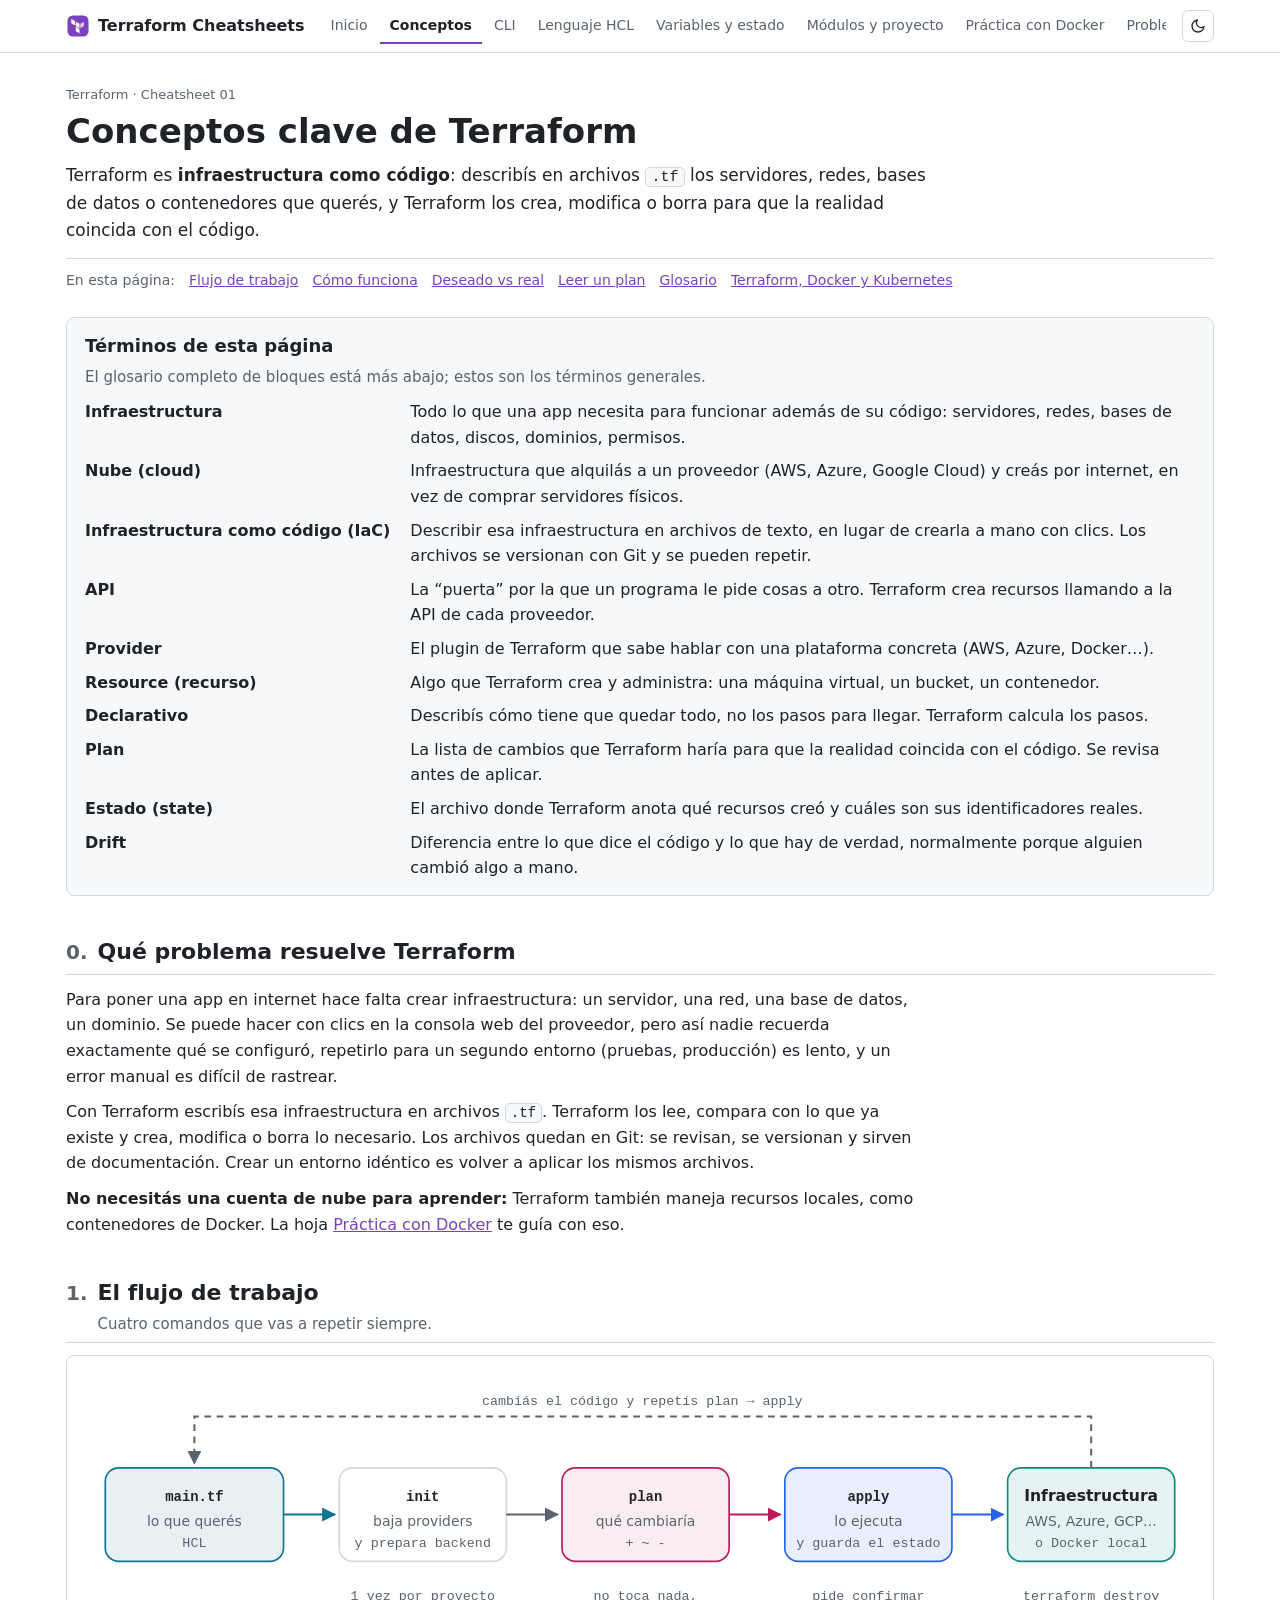
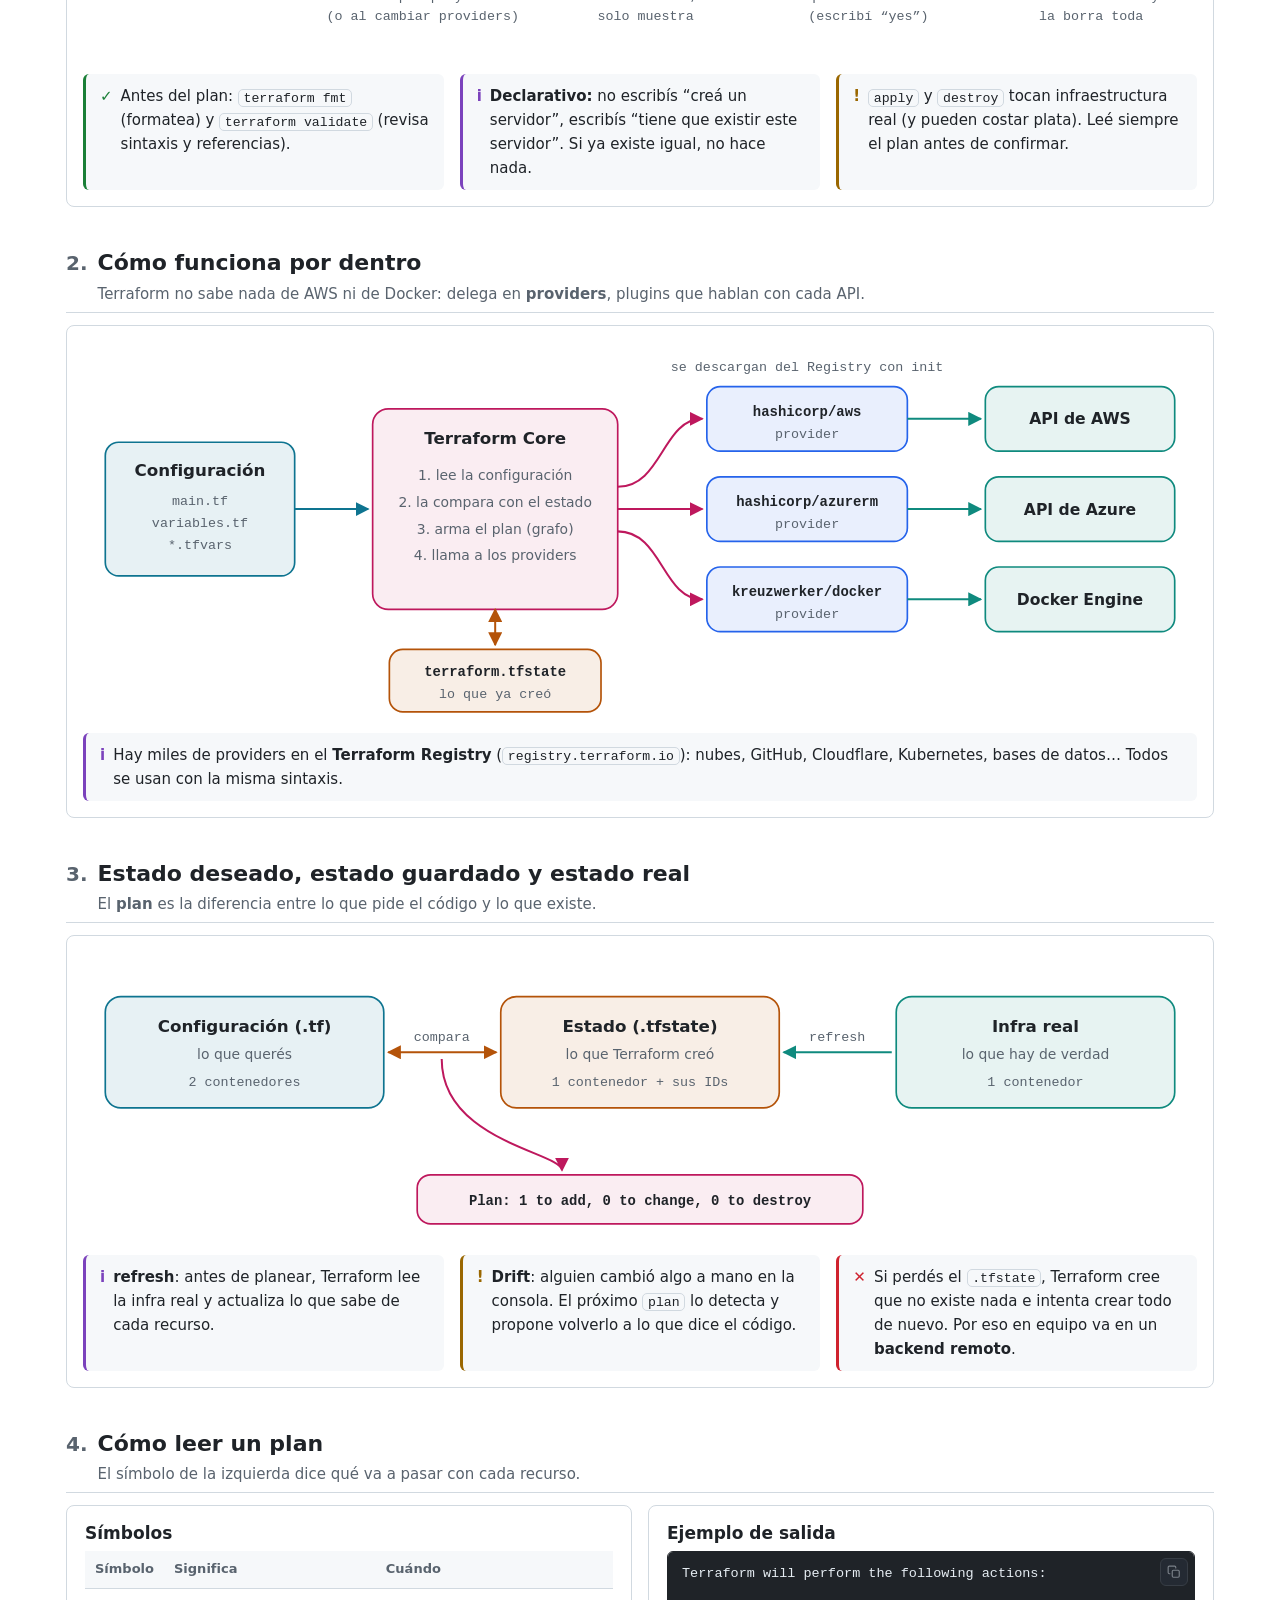
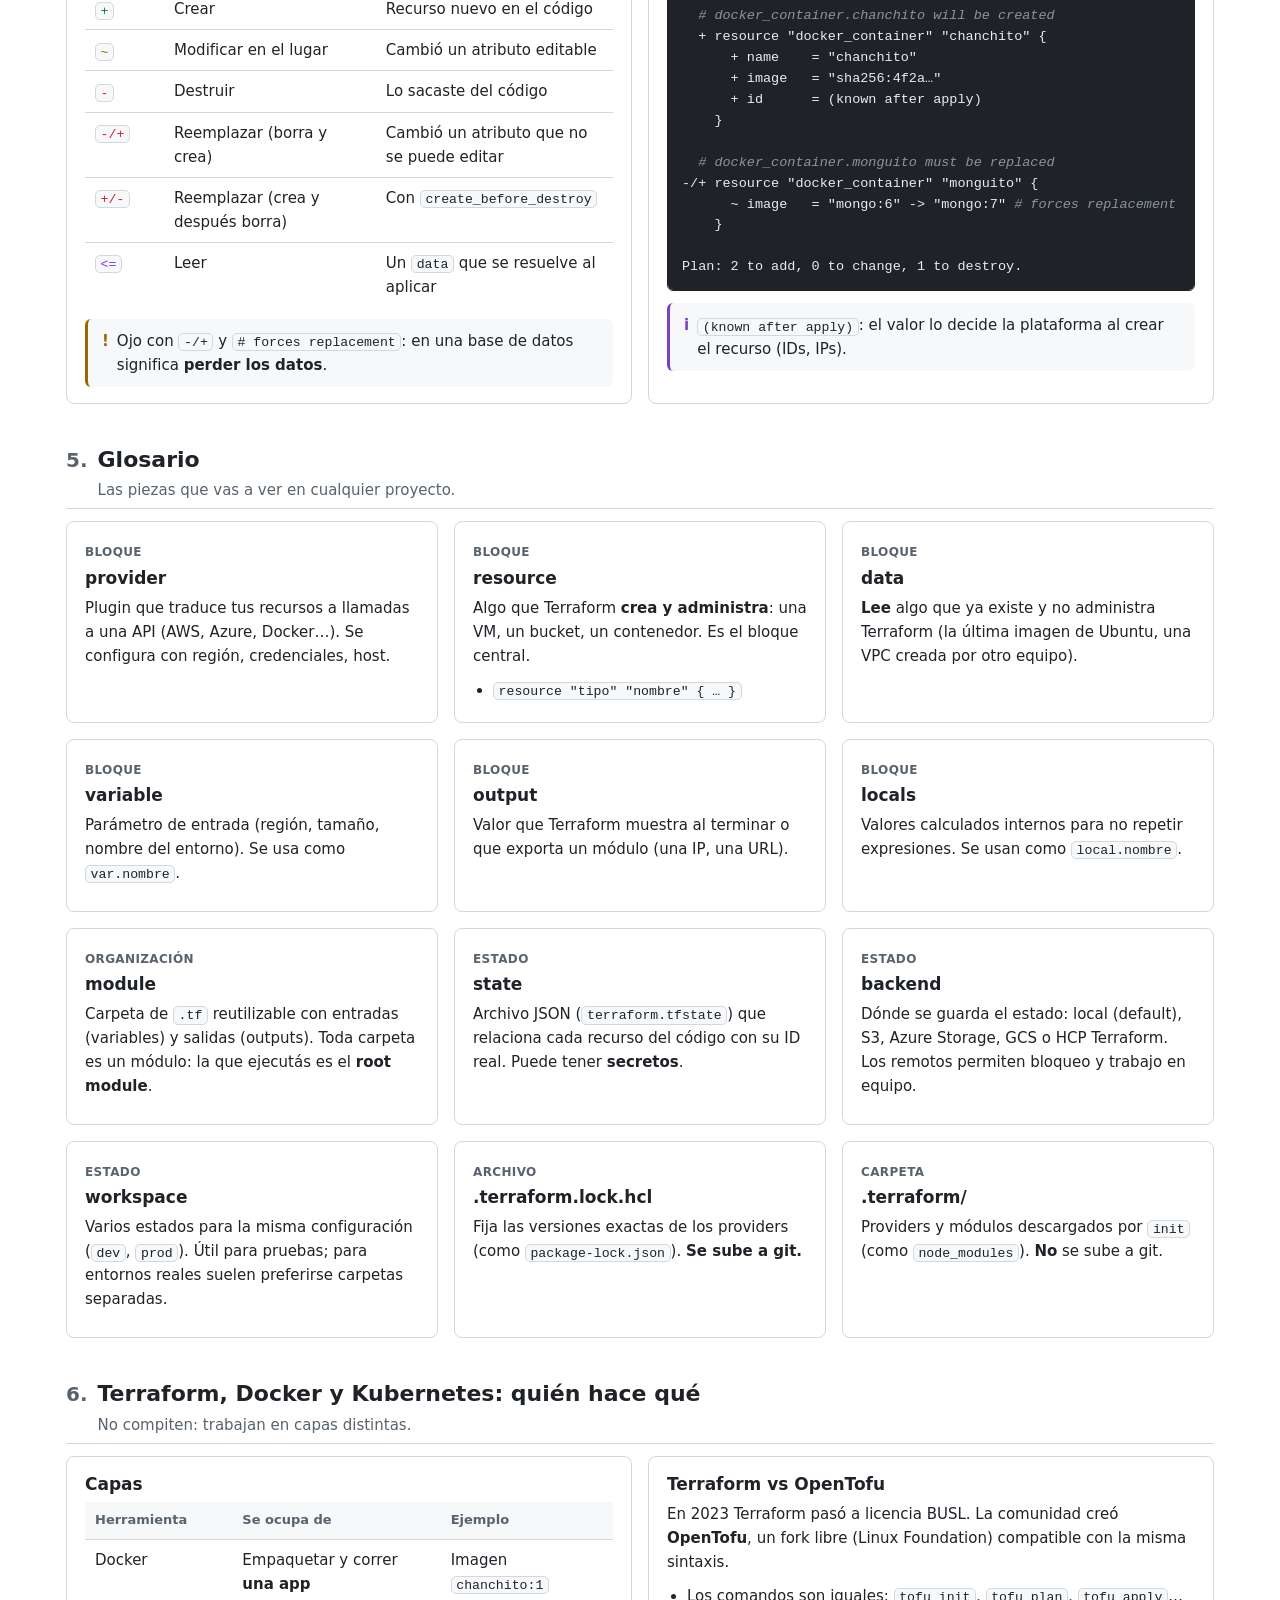
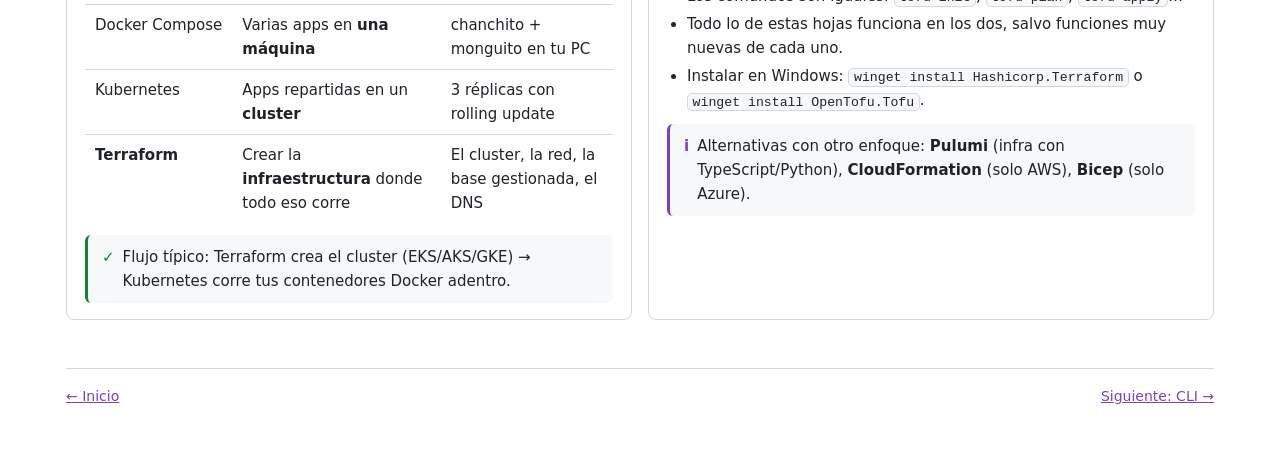
==== commit 376c073c: "Estilo más simple y explicaciones para principiantes - Diseño de documentación: sin sombras, bordes " ====
--- a/01-conceptos.html
+++ b/01-conceptos.html
@@ -39,6 +39,35 @@
       <a href="#ecosistema">Terraform, Docker y Kubernetes</a>
     </nav>
   </div>
+
+  <section class="terms-box">
+    <h2>Términos de esta página</h2>
+    <p>El glosario completo de bloques está más abajo; estos son los términos generales.</p>
+    <dl class="terms">
+      <dt>Infraestructura</dt><dd>Todo lo que una app necesita para funcionar además de su código: servidores, redes, bases de datos, discos, dominios, permisos.</dd>
+      <dt>Nube (cloud)</dt><dd>Infraestructura que alquilás a un proveedor (AWS, Azure, Google Cloud) y creás por internet, en vez de comprar servidores físicos.</dd>
+      <dt>Infraestructura como código (IaC)</dt><dd>Describir esa infraestructura en archivos de texto, en lugar de crearla a mano con clics. Los archivos se versionan con Git y se pueden repetir.</dd>
+      <dt>API</dt><dd>La “puerta” por la que un programa le pide cosas a otro. Terraform crea recursos llamando a la API de cada proveedor.</dd>
+      <dt>Provider</dt><dd>El plugin de Terraform que sabe hablar con una plataforma concreta (AWS, Azure, Docker…).</dd>
+      <dt>Resource (recurso)</dt><dd>Algo que Terraform crea y administra: una máquina virtual, un bucket, un contenedor.</dd>
+      <dt>Declarativo</dt><dd>Describís cómo tiene que quedar todo, no los pasos para llegar. Terraform calcula los pasos.</dd>
+      <dt>Plan</dt><dd>La lista de cambios que Terraform haría para que la realidad coincida con el código. Se revisa antes de aplicar.</dd>
+      <dt>Estado (state)</dt><dd>El archivo donde Terraform anota qué recursos creó y cuáles son sus identificadores reales.</dd>
+      <dt>Drift</dt><dd>Diferencia entre lo que dice el código y lo que hay de verdad, normalmente porque alguien cambió algo a mano.</dd>
+    </dl>
+  </section>
+
+  <section class="block" id="iac">
+    <div class="section-head">
+      <div class="num">0</div>
+      <div class="titles"><h2>Qué problema resuelve Terraform</h2></div>
+    </div>
+    <div class="explain">
+      <p>Para poner una app en internet hace falta crear infraestructura: un servidor, una red, una base de datos, un dominio. Se puede hacer con clics en la consola web del proveedor, pero así nadie recuerda exactamente qué se configuró, repetirlo para un segundo entorno (pruebas, producción) es lento, y un error manual es difícil de rastrear.</p>
+      <p>Con Terraform escribís esa infraestructura en archivos <code>.tf</code>. Terraform los lee, compara con lo que ya existe y crea, modifica o borra lo necesario. Los archivos quedan en Git: se revisan, se versionan y sirven de documentación. Crear un entorno idéntico es volver a aplicar los mismos archivos.</p>
+      <p><b>No necesitás una cuenta de nube para aprender:</b> Terraform también maneja recursos locales, como contenedores de Docker. La hoja <a href="06-practica-docker.html">Práctica con Docker</a> te guía con eso.</p>
+    </div>
+  </section>
 
   <!-- ================= FLUJO ================= -->
   <section class="block" id="flujo">
--- a/assets/style.css
+++ b/assets/style.css
@@ -1,116 +1,99 @@
 /* ==========================================================
    Terraform Cheatsheets — estilos del sitio
+   Estilo simple de documentación: texto primero, pocos adornos.
+   El color de acento es lo único que cambia entre sitios.
    ========================================================== */
 
-@import url("https://fonts.googleapis.com/css2?family=Inter:wght@400;500;600;700;800&family=JetBrains+Mono:wght@400;500;700&display=swap");
-
 :root {
-  --bg: #f4f7fb;
+  --bg: #ffffff;
   --surface: #ffffff;
-  --surface-2: #eef2f8;
-  --text: #0f172a;
-  --muted: #5a6a82;
-  --border: #d9e1ec;
+  --surface-2: #f6f8fa;
+  --text: #1f2328;
+  --muted: #59636e;
+  --border: #d1d9e0;
   --accent: #7b42bc;
-  --accent-2: #a067e6;
   --accent-soft: #f1e8fb;
-  --code-bg: #0e1526;
-  --code-text: #dfe7f3;
-  --code-border: #1f2b45;
-
-  --c-img: #1d63ed;
-  --c-cont: #0e9f8e;
-  --c-net: #7c4dff;
-  --c-vol: #d97706;
-  --c-comp: #db2777;
-  --c-file: #0891b2;
-
-  --ok: #15803d;
-  --ok-soft: #e7f6ec;
-  --warn: #b45309;
-  --warn-soft: #fdf3e2;
-  --bad: #b91c1c;
-  --bad-soft: #fdeaea;
-
-  --shadow: 0 1px 2px rgba(15, 23, 42, .05), 0 4px 14px rgba(15, 23, 42, .06);
-  --radius: 14px;
-  --mono: "JetBrains Mono", ui-monospace, "Cascadia Code", Consolas, monospace;
-  --sans: "Inter", system-ui, -apple-system, "Segoe UI", Roboto, sans-serif;
+  --code-bg: #1f2328;
+  --code-text: #e6edf3;
+  --code-border: #1f2328;
+
+  /* colores de los diagramas */
+  --c-img: #2563eb;
+  --c-cont: #0f8a7e;
+  --c-net: #7c3aed;
+  --c-vol: #b45309;
+  --c-comp: #be185d;
+  --c-file: #0e7490;
+
+  --ok: #1a7f37;
+  --warn: #9a6700;
+  --bad: #cf222e;
+
+  --radius: 8px;
+  --mono: ui-monospace, "Cascadia Mono", Consolas, "SF Mono", Menlo, monospace;
+  --sans: system-ui, -apple-system, "Segoe UI", Roboto, "Helvetica Neue", Arial, sans-serif;
 }
 
 @media (prefers-color-scheme: dark) {
   :root:not([data-theme="light"]) {
-    --bg: #0a0f1c;
-    --surface: #111a2d;
-    --surface-2: #17223a;
-    --text: #e6edf7;
-    --muted: #93a3bd;
-    --border: #233150;
+    --bg: #0d1117;
+    --surface: #0d1117;
+    --surface-2: #161b22;
+    --text: #e6edf3;
+    --muted: #9198a1;
+    --border: #30363d;
     --accent: #b48cf2;
-    --accent-2: #cdb1f7;
     --accent-soft: #2a1d47;
-    --code-bg: #080d19;
-    --code-text: #dfe7f3;
-    --code-border: #1c2742;
-    --c-img: #5b95ff;
-    --c-cont: #2dd4bf;
-    --c-net: #a78bfa;
-    --c-vol: #fbbf24;
-    --c-comp: #f472b6;
-    --c-file: #22d3ee;
-    --ok: #4ade80;
-    --ok-soft: #10291b;
-    --warn: #fbbf24;
-    --warn-soft: #2d230d;
-    --bad: #f87171;
-    --bad-soft: #2f1414;
-    --shadow: 0 1px 2px rgba(0, 0, 0, .3), 0 6px 18px rgba(0, 0, 0, .25);
+    --code-bg: #161b22;
+    --code-border: #30363d;
+    --c-img: #6ea8ff;
+    --c-cont: #3fcfbf;
+    --c-net: #b392f0;
+    --c-vol: #e3a33a;
+    --c-comp: #f07bb0;
+    --c-file: #4fc3e0;
+    --ok: #3fb950;
+    --warn: #d29922;
+    --bad: #f85149;
   }
 }
 
 :root[data-theme="dark"] {
-  --bg: #0a0f1c;
-  --surface: #111a2d;
-  --surface-2: #17223a;
-  --text: #e6edf7;
-  --muted: #93a3bd;
-  --border: #233150;
+  --bg: #0d1117;
+  --surface: #0d1117;
+  --surface-2: #161b22;
+  --text: #e6edf3;
+  --muted: #9198a1;
+  --border: #30363d;
   --accent: #b48cf2;
-  --accent-2: #cdb1f7;
   --accent-soft: #2a1d47;
-  --code-bg: #080d19;
-  --code-text: #dfe7f3;
-  --code-border: #1c2742;
-  --c-img: #5b95ff;
-  --c-cont: #2dd4bf;
-  --c-net: #a78bfa;
-  --c-vol: #fbbf24;
-  --c-comp: #f472b6;
-  --c-file: #22d3ee;
-  --ok: #4ade80;
-  --ok-soft: #10291b;
-  --warn: #fbbf24;
-  --warn-soft: #2d230d;
-  --bad: #f87171;
-  --bad-soft: #2f1414;
-  --shadow: 0 1px 2px rgba(0, 0, 0, .3), 0 6px 18px rgba(0, 0, 0, .25);
+  --code-bg: #161b22;
+  --code-border: #30363d;
+  --c-img: #6ea8ff;
+  --c-cont: #3fcfbf;
+  --c-net: #b392f0;
+  --c-vol: #e3a33a;
+  --c-comp: #f07bb0;
+  --c-file: #4fc3e0;
+  --ok: #3fb950;
+  --warn: #d29922;
+  --bad: #f85149;
 }
 
 * { box-sizing: border-box; }
 
-html { scroll-behavior: smooth; scroll-padding-top: 84px; }
+html { scroll-behavior: smooth; scroll-padding-top: 70px; }
 
 body {
   margin: 0;
   background: var(--bg);
   color: var(--text);
   font-family: var(--sans);
-  font-size: 15px;
-  line-height: 1.55;
-  -webkit-font-smoothing: antialiased;
-}
-
-a { color: var(--accent); text-decoration: none; }
+  font-size: 16px;
+  line-height: 1.6;
+}
+
+a { color: var(--accent); }
 a:hover { text-decoration: underline; }
 
 /* sin ligaduras: que "--name" no se convierta en "—name" */
@@ -121,58 +104,57 @@
 }
 
 :not(pre) > code {
-  font-size: .86em;
+  font-size: .88em;
   background: var(--surface-2);
   border: 1px solid var(--border);
-  padding: .08em .38em;
-  border-radius: 6px;
-  white-space: nowrap;
+  padding: .05em .35em;
+  border-radius: 5px;
+  overflow-wrap: anywhere;
 }
 
 kbd {
-  font-size: .8em;
+  font-size: .82em;
   border: 1px solid var(--border);
   border-bottom-width: 2px;
-  border-radius: 5px;
-  padding: .05em .4em;
-  background: var(--surface);
-}
-
-/* ---------- Top bar ---------- */
+  border-radius: 4px;
+  padding: .02em .4em;
+  background: var(--surface-2);
+}
+
+/* ---------- Barra superior ---------- */
 
 .topbar {
   position: sticky;
   top: 0;
   z-index: 20;
-  background: color-mix(in srgb, var(--bg) 82%, transparent);
-  backdrop-filter: blur(10px);
+  background: var(--bg);
   border-bottom: 1px solid var(--border);
 }
 
 .topbar-inner {
-  max-width: 1320px;
+  max-width: 1180px;
   margin: 0 auto;
-  padding: 10px 16px;
+  padding: 8px 16px;
   display: flex;
   align-items: center;
-  gap: 14px;
+  gap: 16px;
 }
 
 .brand {
   display: flex;
   align-items: center;
-  gap: 10px;
-  font-weight: 800;
+  gap: 8px;
+  font-weight: 700;
   color: var(--text);
   white-space: nowrap;
-  letter-spacing: -.01em;
+  text-decoration: none;
 }
 .brand:hover { text-decoration: none; }
-.brand svg { width: 30px; height: 30px; flex: none; }
+.brand svg { width: 24px; height: 24px; flex: none; }
 
 .nav {
   display: flex;
-  gap: 4px;
+  gap: 2px;
   overflow-x: auto;
   scrollbar-width: none;
   flex: 1;
@@ -182,225 +164,168 @@
 
 .nav a {
   color: var(--muted);
-  font-weight: 600;
-  font-size: 13.5px;
-  padding: 7px 12px;
-  border-radius: 999px;
+  font-size: 14px;
+  padding: 6px 10px;
   white-space: nowrap;
-}
-.nav a:hover { background: var(--surface-2); color: var(--text); text-decoration: none; }
-.nav a.active { background: var(--accent-soft); color: var(--accent); }
+  text-decoration: none;
+  border-bottom: 2px solid transparent;
+}
+.nav a:hover { color: var(--text); }
+.nav a.active { color: var(--text); font-weight: 600; border-bottom-color: var(--accent); }
 
 .set-switch {
   flex: none;
   display: inline-flex;
   align-items: center;
-  gap: 7px;
-  height: 36px;
-  padding: 0 12px 0 6px;
-  border-radius: 10px;
-  border: 1px solid var(--border);
-  background: var(--surface);
+  gap: 6px;
+  padding: 4px 10px 4px 4px;
+  border: 1px solid var(--border);
+  border-radius: 6px;
   color: var(--text);
-  font-weight: 600;
   font-size: 13px;
   white-space: nowrap;
-}
-.set-switch:hover { border-color: var(--accent); text-decoration: none; }
-.set-switch svg { width: 24px; height: 24px; }
-@media (max-width: 720px) { .set-switch span { display: none; } .set-switch { padding: 0 6px; } }
+  text-decoration: none;
+}
+.set-switch svg { width: 20px; height: 20px; }
+@media (max-width: 720px) { .set-switch span { display: none; } .set-switch { padding: 4px; } }
 
 .icon-btn {
   flex: none;
-  width: 36px;
-  height: 36px;
-  border-radius: 10px;
-  border: 1px solid var(--border);
-  background: var(--surface);
+  width: 32px;
+  height: 32px;
+  border-radius: 6px;
+  border: 1px solid var(--border);
+  background: var(--bg);
   color: var(--text);
   cursor: pointer;
   display: grid;
   place-items: center;
 }
-.icon-btn:hover { border-color: var(--accent); }
-.icon-btn svg { width: 18px; height: 18px; }
-
-/* ---------- Layout ---------- */
+.icon-btn svg { width: 16px; height: 16px; }
+
+/* ---------- Página ---------- */
 
 .wrap {
-  max-width: 1320px;
+  max-width: 1180px;
   margin: 0 auto;
   padding: 0 16px 64px;
 }
 
-.hero {
-  padding: 34px 0 18px;
-}
+.hero { padding: 28px 0 8px; }
 .hero .eyebrow {
-  display: inline-flex;
-  align-items: center;
-  gap: 8px;
-  font-size: 12px;
-  font-weight: 700;
-  letter-spacing: .08em;
-  text-transform: uppercase;
-  color: var(--accent);
+  font-size: 13px;
+  color: var(--muted);
 }
 .hero h1 {
-  font-size: clamp(28px, 4.4vw, 44px);
-  line-height: 1.1;
-  letter-spacing: -.025em;
-  margin: 8px 0 10px;
+  font-size: clamp(26px, 3.6vw, 34px);
+  line-height: 1.2;
+  margin: 4px 0 10px;
 }
 .hero p.lead {
-  color: var(--muted);
-  font-size: 16.5px;
-  max-width: 760px;
+  font-size: 17px;
+  max-width: 80ch;
   margin: 0;
 }
 
-.toolbar {
-  display: flex;
-  flex-wrap: wrap;
-  gap: 10px;
-  align-items: center;
-  margin: 18px 0 6px;
-}
-
-.search {
-  flex: 1 1 320px;
-  max-width: 520px;
-  position: relative;
-}
+.toolbar { display: flex; flex-wrap: wrap; gap: 10px; margin: 16px 0 4px; }
+
+.search { flex: 1 1 320px; max-width: 560px; position: relative; }
 .search input {
   width: 100%;
   font: inherit;
   font-size: 15px;
-  padding: 11px 14px 11px 40px;
-  border-radius: 12px;
-  border: 1px solid var(--border);
-  background: var(--surface);
+  padding: 8px 12px 8px 36px;
+  border-radius: 6px;
+  border: 1px solid var(--border);
+  background: var(--bg);
   color: var(--text);
   outline: none;
-  box-shadow: var(--shadow);
-}
-.search input:focus { border-color: var(--accent); }
+}
+.search input:focus { border-color: var(--accent); box-shadow: 0 0 0 3px var(--accent-soft); }
 .search svg {
   position: absolute;
-  left: 13px;
+  left: 11px;
   top: 50%;
   transform: translateY(-50%);
-  width: 17px;
-  height: 17px;
+  width: 16px;
+  height: 16px;
   color: var(--muted);
 }
 .search .hint {
   position: absolute;
-  right: 12px;
+  right: 10px;
   top: 50%;
   transform: translateY(-50%);
   color: var(--muted);
   font-size: 12px;
 }
 
+/* índice de la página: lista simple de enlaces */
 .toc {
   display: flex;
   flex-wrap: wrap;
-  gap: 6px;
-  margin: 14px 0 4px;
-}
-.toc a {
-  font-size: 13px;
-  font-weight: 600;
-  padding: 5px 11px;
-  border-radius: 999px;
-  border: 1px solid var(--border);
-  background: var(--surface);
-  color: var(--muted);
-}
-.toc a:hover { color: var(--accent); border-color: var(--accent); text-decoration: none; }
-
-/* ---------- Sections ---------- */
-
-section.block { margin-top: 34px; }
+  gap: 4px 14px;
+  margin: 14px 0 0;
+  padding: 10px 0 0;
+  border-top: 1px solid var(--border);
+  font-size: 14px;
+}
+.toc::before { content: "En esta página:"; color: var(--muted); }
+
+/* ---------- Secciones ---------- */
+
+section.block { margin-top: 40px; }
 
 .section-head {
   display: flex;
-  align-items: center;
-  gap: 12px;
-  margin-bottom: 14px;
-}
-.section-head h2 {
-  margin: 0;
-  font-size: 22px;
-  letter-spacing: -.015em;
+  align-items: baseline;
+  gap: 10px;
+  margin-bottom: 12px;
+  padding-bottom: 6px;
+  border-bottom: 1px solid var(--border);
 }
 .section-head .num {
   flex: none;
-  width: 34px;
-  height: 34px;
-  border-radius: 10px;
-  display: grid;
-  place-items: center;
-  font-weight: 800;
-  font-size: 14px;
-  color: #fff;
-  background: var(--tone, var(--accent));
-}
-.section-head p {
-  margin: 0;
-  color: var(--muted);
-  font-size: 14px;
-}
+  font-size: 20px;
+  font-weight: 700;
+  color: var(--muted);
+}
+.section-head .num::after { content: "."; }
+.section-head h2 { margin: 0; font-size: 22px; line-height: 1.3; }
+.section-head p { margin: 4px 0 0; color: var(--muted); font-size: 15px; }
 .section-head .titles { min-width: 0; }
 
 .grid {
   display: grid;
-  grid-template-columns: repeat(auto-fit, minmax(min(100%, 380px), 1fr));
+  grid-template-columns: repeat(auto-fit, minmax(min(100%, 440px), 1fr));
   gap: 16px;
 }
-.grid.cols-2 { grid-template-columns: repeat(auto-fit, minmax(min(100%, 520px), 1fr)); }
-.grid.cols-3 { grid-template-columns: repeat(auto-fit, minmax(min(100%, 300px), 1fr)); }
-.grid.cols-4 { grid-template-columns: repeat(auto-fit, minmax(min(100%, 240px), 1fr)); }
+.grid.cols-2 { grid-template-columns: repeat(auto-fit, minmax(min(100%, 480px), 1fr)); }
+.grid.cols-3 { grid-template-columns: repeat(auto-fit, minmax(min(100%, 320px), 1fr)); }
+.grid.cols-4 { grid-template-columns: repeat(auto-fit, minmax(min(100%, 260px), 1fr)); }
 
 .card {
   background: var(--surface);
   border: 1px solid var(--border);
   border-radius: var(--radius);
-  padding: 16px 18px 18px;
-  box-shadow: var(--shadow);
+  padding: 16px 18px;
   min-width: 0;
-  border-top: 3px solid var(--tone, var(--border));
 }
 .card.wide { grid-column: 1 / -1; }
-.card > .tag { margin-bottom: 8px; }
-.card h3 {
-  margin: 0 0 4px;
-  font-size: 16.5px;
-  letter-spacing: -.01em;
-  display: flex;
-  align-items: center;
-  gap: 8px;
-}
-.card > p, .card .desc {
-  color: var(--muted);
-  margin: 0 0 10px;
-  font-size: 14px;
-}
-.card ul { margin: 6px 0 0; padding-left: 18px; }
-.card li { margin: 3px 0; font-size: 14px; }
-.card li::marker { color: var(--tone, var(--accent)); }
-
+.card > .tag { margin-bottom: 4px; }
+.card h3 { margin: 0 0 6px; font-size: 17px; line-height: 1.35; }
+.card > p, .card .desc { margin: 0 0 10px; font-size: 15px; }
+.card ul, .card ol { margin: 6px 0 0; padding-left: 20px; }
+.card li { margin: 4px 0; font-size: 15px; }
+
+/* etiqueta: texto chico, sin fondo */
 .tag {
   display: inline-block;
-  font-size: 11px;
-  font-weight: 700;
-  letter-spacing: .04em;
+  font-size: 12px;
+  font-weight: 600;
+  letter-spacing: .03em;
   text-transform: uppercase;
-  padding: 2px 8px;
-  border-radius: 999px;
-  color: var(--tone, var(--accent));
-  background: color-mix(in srgb, var(--tone, var(--accent)) 13%, transparent);
+  color: var(--muted);
 }
 
 .t-img  { --tone: var(--c-img); }
@@ -413,23 +338,20 @@
 .t-warn { --tone: var(--warn); }
 .t-bad  { --tone: var(--bad); }
 
-/* ---------- Command rows ---------- */
+/* ---------- Comandos con su explicación ---------- */
 
 .cmd {
   display: grid;
   grid-template-columns: minmax(0, 1fr);
-  gap: 4px;
-  padding: 10px 0;
-  border-top: 1px dashed var(--border);
-}
-.cmd:first-of-type { border-top: 0; padding-top: 2px; }
-.cmd .what {
-  font-size: 13.5px;
-  color: var(--muted);
-}
-.cmd .what b { color: var(--text); font-weight: 600; }
-
-/* ---------- Code blocks ---------- */
+  gap: 6px;
+  padding: 12px 0;
+  border-top: 1px solid var(--border);
+}
+.cmd:first-of-type { border-top: 0; padding-top: 4px; }
+.cmd .what { font-size: 15px; }
+.cmd .what b { font-weight: 600; }
+
+/* ---------- Código ---------- */
 
 pre {
   position: relative;
@@ -437,49 +359,68 @@
   background: var(--code-bg);
   color: var(--code-text);
   border: 1px solid var(--code-border);
-  border-radius: 10px;
+  border-radius: 6px;
   padding: 10px 44px 10px 12px;
-  font-size: 13px;
-  line-height: 1.6;
+  font-size: 13.5px;
+  line-height: 1.55;
   overflow-x: auto;
   tab-size: 2;
 }
-pre.big { padding: 14px 44px 14px 16px; font-size: 13px; }
+pre.big { padding: 12px 44px 12px 14px; }
 pre code { font-family: inherit; white-space: pre; }
 /* comandos sueltos: mejor ajustar línea que hacer scroll */
 .cmd pre code, .want-row pre code, .err pre code, .fix pre code { white-space: pre-wrap; overflow-wrap: anywhere; }
 .cmd pre.multi code, .fix pre.multi code { white-space: pre; overflow-wrap: normal; }
 
+/* salida esperada de un comando (no se copia) */
+pre.out {
+  background: var(--surface-2);
+  color: var(--text);
+  border: 1px solid var(--border);
+  padding-right: 12px;
+}
+pre.out::before {
+  content: "salida";
+  display: block;
+  font-family: var(--sans);
+  font-size: 11px;
+  text-transform: uppercase;
+  letter-spacing: .05em;
+  color: var(--muted);
+  margin-bottom: 2px;
+}
+pre.out .copy { display: none; }
+pre.out .tk-cm, pre.out .tk-kw, pre.out .tk-fl, pre.out .tk-st, pre.out .tk-ph, pre.out .tk-key, pre.out .tk-num, pre.out .tk-sub { color: inherit; font-weight: inherit; font-style: normal; }
+
 .copy {
   position: absolute;
   top: 6px;
   right: 6px;
-  width: 30px;
-  height: 30px;
+  width: 28px;
+  height: 28px;
   display: grid;
   place-items: center;
-  border-radius: 8px;
-  border: 1px solid #2a3756;
-  background: #16203a;
-  color: #9fb0cc;
+  border-radius: 6px;
+  border: 1px solid #3d444d;
+  background: #262c36;
+  color: #9198a1;
   cursor: pointer;
-  opacity: .75;
-  transition: opacity .15s, color .15s, border-color .15s;
+  opacity: .8;
 }
 pre:hover .copy, .copy:focus-visible { opacity: 1; }
-.copy:hover { color: #fff; border-color: #4c8dff; }
-.copy svg { width: 15px; height: 15px; }
-.copy.done { color: #4ade80; border-color: #4ade80; opacity: 1; }
-
-/* syntax tokens (fondo de código siempre oscuro) */
-.tk-cm  { color: #6f819f; font-style: italic; }
-.tk-kw  { color: #6cb6ff; font-weight: 700; }
+.copy:hover { color: #fff; }
+.copy svg { width: 14px; height: 14px; }
+.copy.done { color: #3fb950; border-color: #3fb950; opacity: 1; }
+
+/* resaltado (fondo de código siempre oscuro) */
+.tk-cm  { color: #8b949e; font-style: italic; }
+.tk-kw  { color: #79c0ff; font-weight: 600; }
 .tk-sub { color: #7ee0d1; }
-.tk-fl  { color: #f8c555; }
-.tk-st  { color: #a5e07a; }
-.tk-ph  { color: #ff8fc8; }
-.tk-key { color: #82aaff; }
-.tk-num { color: #f78c6c; }
+.tk-fl  { color: #e3b341; }
+.tk-st  { color: #a5d6a7; }
+.tk-ph  { color: #ff9bce; }
+.tk-key { color: #a5c8ff; }
+.tk-num { color: #ffa198; }
 
 .code-label {
   display: flex;
@@ -487,99 +428,90 @@
   justify-content: space-between;
   gap: 8px;
   font-family: var(--mono);
-  font-size: 12px;
-  color: var(--muted);
-  margin: 12px 0 6px;
+  font-size: 12.5px;
+  color: var(--muted);
+  margin: 12px 0 4px;
 }
 .code-label:first-child { margin-top: 0; }
-.code-label .file {
-  display: inline-flex;
-  align-items: center;
-  gap: 6px;
-  color: var(--text);
-  font-weight: 700;
-}
-.code-label .file::before {
-  content: "";
-  width: 8px;
-  height: 8px;
-  border-radius: 2px;
-  background: var(--tone, var(--accent));
-}
-
-/* ---------- Tables ---------- */
+.code-label .file { color: var(--text); font-weight: 700; }
+
+/* ---------- Tablas ---------- */
 
 .table-wrap { overflow-x: auto; margin: 4px 0 0; }
 
-table {
-  width: 100%;
-  border-collapse: collapse;
-  font-size: 14px;
-}
+table { width: 100%; border-collapse: collapse; font-size: 15px; }
 th, td {
   text-align: left;
-  padding: 9px 10px;
+  padding: 8px 10px;
   border-bottom: 1px solid var(--border);
   vertical-align: top;
 }
-th {
-  font-size: 12px;
-  text-transform: uppercase;
-  letter-spacing: .05em;
-  color: var(--muted);
-  font-weight: 700;
+th { font-size: 13px; color: var(--muted); font-weight: 600; background: var(--surface-2); }
+tr:last-child td { border-bottom: 0; }
+td:first-child { white-space: nowrap; }
+
+/* ---------- Avisos ---------- */
+
+.callout {
+  display: flex;
+  gap: 8px;
+  padding: 10px 14px;
+  border-radius: 6px;
+  font-size: 15px;
+  margin-top: 12px;
   background: var(--surface-2);
-}
-tr:last-child td { border-bottom: 0; }
-td code { white-space: nowrap; }
-td:first-child { white-space: nowrap; }
-
-/* ---------- Callouts ---------- */
-
-.callout {
-  display: flex;
-  gap: 10px;
-  padding: 11px 13px;
-  border-radius: 10px;
-  font-size: 14px;
-  margin-top: 12px;
-  background: color-mix(in srgb, var(--tone, var(--accent)) 10%, var(--surface));
-  border: 1px solid color-mix(in srgb, var(--tone, var(--accent)) 35%, transparent);
-}
-.callout .ico {
-  flex: none;
-  width: 20px;
-  height: 20px;
-  border-radius: 50%;
-  display: grid;
-  place-items: center;
-  font-size: 12px;
-  font-weight: 800;
-  color: #fff;
-  background: var(--tone, var(--accent));
-  margin-top: 1px;
-}
+  border-left: 3px solid var(--tone, var(--accent));
+}
+.callout .ico { flex: none; font-weight: 700; color: var(--tone, var(--accent)); }
 .callout p { margin: 0; }
 .callout p + p, .callout p + pre, .callout pre + p { margin-top: 6px; }
 .callout pre { margin-top: 6px; }
-.callout :not(pre) > code { white-space: normal; overflow-wrap: anywhere; }
 .callout.tip  { --tone: var(--ok); }
 .callout.warn { --tone: var(--warn); }
 .callout.bad  { --tone: var(--bad); }
 .callout.info { --tone: var(--accent); }
 
-/* ---------- Diagrams ---------- */
+/* ---------- Explicaciones y términos ---------- */
+
+.explain { max-width: 85ch; margin: 0 0 14px; font-size: 16px; }
+.explain p { margin: 0 0 10px; }
+.explain ul, .explain ol { margin: 0 0 10px; padding-left: 22px; }
+.explain li { margin: 4px 0; }
+
+/* "Términos de esta página": glosario arriba de todo */
+.terms-box {
+  margin-top: 18px;
+  padding: 14px 18px;
+  border: 1px solid var(--border);
+  border-radius: var(--radius);
+  background: var(--surface-2);
+}
+.terms-box h2 { margin: 0 0 4px; font-size: 18px; }
+.terms-box > p { margin: 0 0 10px; color: var(--muted); font-size: 15px; }
+dl.terms {
+  display: grid;
+  grid-template-columns: minmax(150px, max-content) 1fr;
+  gap: 8px 20px;
+  margin: 0;
+}
+dl.terms dt { font-weight: 700; }
+dl.terms dd { margin: 0; }
+@media (max-width: 720px) {
+  dl.terms { grid-template-columns: minmax(0, 1fr); gap: 2px; }
+  dl.terms dd { margin-bottom: 8px; }
+}
+
+/* ---------- Diagramas ---------- */
 
 .diagram {
   background: var(--surface);
   border: 1px solid var(--border);
   border-radius: var(--radius);
   padding: 16px;
-  box-shadow: var(--shadow);
   min-width: 0;
 }
-.diagram h3 { margin: 0 0 2px; font-size: 16px; }
-.diagram > p { margin: 0 0 10px; color: var(--muted); font-size: 14px; }
+.diagram h3 { margin: 0 0 4px; font-size: 17px; }
+.diagram > p { margin: 0 0 10px; font-size: 15px; }
 .diagram .svg-scroll { overflow-x: auto; }
 .diagram svg { display: block; width: 100%; height: auto; min-width: 560px; }
 .diagram svg.small { min-width: 420px; }
@@ -597,14 +529,14 @@
 .d-line  { stroke: var(--muted); stroke-width: 1.8; fill: none; }
 .d-head  { fill: var(--muted); }
 
-.d-img  { fill: color-mix(in srgb, var(--c-img) 14%, var(--surface));  stroke: var(--c-img);  stroke-width: 1.8; }
-.d-cont { fill: color-mix(in srgb, var(--c-cont) 14%, var(--surface)); stroke: var(--c-cont); stroke-width: 1.8; }
-.d-net  { fill: color-mix(in srgb, var(--c-net) 8%, transparent);  stroke: var(--c-net);  stroke-width: 1.8; stroke-dasharray: 7 5; }
-.d-vol  { fill: color-mix(in srgb, var(--c-vol) 16%, var(--surface));  stroke: var(--c-vol);  stroke-width: 1.8; }
-.d-comp { fill: color-mix(in srgb, var(--c-comp) 12%, var(--surface)); stroke: var(--c-comp); stroke-width: 1.8; }
-.d-file { fill: color-mix(in srgb, var(--c-file) 13%, var(--surface)); stroke: var(--c-file); stroke-width: 1.8; }
-.d-bad  { fill: color-mix(in srgb, var(--bad) 12%, var(--surface)); stroke: var(--bad); stroke-width: 1.8; }
-.d-ok   { fill: color-mix(in srgb, var(--ok) 12%, var(--surface)); stroke: var(--ok); stroke-width: 1.8; }
+.d-img  { fill: color-mix(in srgb, var(--c-img) 10%, var(--surface));  stroke: var(--c-img);  stroke-width: 1.5; }
+.d-cont { fill: color-mix(in srgb, var(--c-cont) 10%, var(--surface)); stroke: var(--c-cont); stroke-width: 1.5; }
+.d-net  { fill: color-mix(in srgb, var(--c-net) 6%, transparent);      stroke: var(--c-net);  stroke-width: 1.5; stroke-dasharray: 7 5; }
+.d-vol  { fill: color-mix(in srgb, var(--c-vol) 10%, var(--surface));  stroke: var(--c-vol);  stroke-width: 1.5; }
+.d-comp { fill: color-mix(in srgb, var(--c-comp) 8%, var(--surface));  stroke: var(--c-comp); stroke-width: 1.5; }
+.d-file { fill: color-mix(in srgb, var(--c-file) 10%, var(--surface)); stroke: var(--c-file); stroke-width: 1.5; }
+.d-bad  { fill: color-mix(in srgb, var(--bad) 8%, var(--surface));     stroke: var(--bad);    stroke-width: 1.5; }
+.d-ok   { fill: color-mix(in srgb, var(--ok) 8%, var(--surface));      stroke: var(--ok);     stroke-width: 1.5; }
 
 .s-img  { stroke: var(--c-img); }  .f-img  { fill: var(--c-img); }
 .s-cont { stroke: var(--c-cont); } .f-cont { fill: var(--c-cont); }
@@ -618,125 +550,109 @@
 .f-muted { fill: var(--muted); }
 .f-surface { fill: var(--surface); }
 
-/* ---------- Index cards ---------- */
+/* ---------- Portada ---------- */
 
 .sheet-card {
   display: flex;
   flex-direction: column;
-  gap: 10px;
+  gap: 8px;
   color: var(--text);
-  transition: transform .15s, border-color .15s;
-}
-.sheet-card:hover { text-decoration: none; transform: translateY(-2px); border-color: var(--tone); }
-.sheet-card .top { display: flex; align-items: center; gap: 12px; }
-.sheet-card .badge {
-  width: 44px;
-  height: 44px;
-  border-radius: 12px;
-  display: grid;
-  place-items: center;
-  background: color-mix(in srgb, var(--tone) 15%, transparent);
-  color: var(--tone);
-  flex: none;
-}
-.sheet-card .badge svg { width: 24px; height: 24px; }
-.sheet-card h3 { margin: 0; font-size: 17px; }
-.sheet-card p { margin: 0; color: var(--muted); font-size: 14px; }
+  text-decoration: none;
+}
+.sheet-card:hover { text-decoration: none; border-color: var(--accent); }
+.sheet-card .top { display: flex; align-items: center; gap: 10px; }
+.sheet-card .badge { width: 28px; height: 28px; color: var(--muted); flex: none; }
+.sheet-card .badge svg { width: 28px; height: 28px; }
+.sheet-card h3 { margin: 0; font-size: 17px; color: var(--accent); }
+.sheet-card p { margin: 0; font-size: 15px; }
 .sheet-card .chips { display: flex; flex-wrap: wrap; gap: 5px; margin-top: auto; }
 .sheet-card .chips span {
-  font-family: var(--mono);
-  font-size: 11.5px;
-  padding: 2px 7px;
-  border-radius: 6px;
+  font-size: 12px;
+  padding: 1px 6px;
+  border-radius: 4px;
   background: var(--surface-2);
   color: var(--muted);
 }
 
-/* "Quiero..." lookup */
-.want {
-  display: grid;
-  grid-template-columns: minmax(0, 1fr);
-  gap: 0;
-}
+/* "Quiero…": tarea → comando */
+.want { display: grid; grid-template-columns: minmax(0, 1fr); }
 .want-row {
   display: grid;
-  grid-template-columns: minmax(180px, .8fr) minmax(0, 1.4fr);
+  grid-template-columns: minmax(200px, .8fr) minmax(0, 1.4fr);
   gap: 14px;
   align-items: center;
-  padding: 9px 0;
-  border-top: 1px dashed var(--border);
+  padding: 10px 0;
+  border-top: 1px solid var(--border);
 }
 .want-row:first-child { border-top: 0; }
-.want-row .q { font-weight: 600; font-size: 14px; }
-.want-row .q small { display: block; color: var(--muted); font-weight: 400; font-size: 12.5px; }
-
-/* compare */
-.vs {
-  display: grid;
-  grid-template-columns: repeat(auto-fit, minmax(min(100%, 300px), 1fr));
-  gap: 12px;
-}
-
+.want-row .q { font-weight: 600; font-size: 15px; }
+.want-row .q small { display: block; color: var(--muted); font-weight: 400; font-size: 13px; }
+
+.vs { display: grid; grid-template-columns: repeat(auto-fit, minmax(min(100%, 320px), 1fr)); gap: 12px; }
+
+/* pasos numerados */
 .steps { counter-reset: s; list-style: none; padding: 0 !important; margin: 0; }
 .steps li {
   counter-increment: s;
   position: relative;
-  padding: 7px 0 7px 38px !important;
+  padding: 8px 0 8px 34px !important;
   margin: 0 !important;
-  border-top: 1px dashed var(--border);
+  border-top: 1px solid var(--border);
 }
 .steps li:first-child { border-top: 0; }
 .steps li::before {
-  content: counter(s);
+  content: counter(s) ".";
   position: absolute;
-  left: 0;
-  top: 7px;
-  width: 26px;
-  height: 26px;
-  border-radius: 8px;
-  display: grid;
-  place-items: center;
-  font-size: 12.5px;
-  font-weight: 800;
-  color: #fff;
-  background: var(--tone, var(--accent));
-}
-
-.legend {
-  display: flex;
-  flex-wrap: wrap;
-  gap: 14px;
-  font-size: 13px;
-  color: var(--muted);
-  margin-top: 10px;
-}
+  left: 4px;
+  top: 8px;
+  font-weight: 700;
+  color: var(--accent);
+}
+
+.legend { display: flex; flex-wrap: wrap; gap: 14px; font-size: 14px; color: var(--muted); margin-top: 10px; }
 .legend span { display: inline-flex; align-items: center; gap: 6px; }
-.legend i { width: 12px; height: 12px; border-radius: 3px; display: inline-block; background: var(--tone); }
-
-.empty {
-  display: none;
-  text-align: center;
-  color: var(--muted);
-  padding: 40px 0;
-}
-
+.legend i { width: 12px; height: 12px; border-radius: 2px; display: inline-block; background: var(--tone); }
+
+.empty { display: none; text-align: center; color: var(--muted); padding: 40px 0; }
 .hidden { display: none !important; }
-
-mark { background: color-mix(in srgb, #facc15 45%, transparent); color: inherit; border-radius: 3px; padding: 0 1px; }
 
 footer.foot {
   margin-top: 48px;
-  padding-top: 18px;
+  padding-top: 16px;
   border-top: 1px solid var(--border);
   color: var(--muted);
-  font-size: 13px;
+  font-size: 14px;
   display: flex;
   flex-wrap: wrap;
   justify-content: space-between;
   gap: 10px;
 }
 
-/* ---------- Responsive ---------- */
+/* ---------- Varias tecnologías (sitio unificado) ---------- */
+
+.t-docker { --tone: var(--c-file); }
+.t-k8s    { --tone: var(--c-img); }
+.t-tf     { --tone: var(--c-net); }
+
+.tech {
+  display: inline-flex;
+  align-items: center;
+  gap: 5px;
+  font-size: .9em;
+  font-weight: 700;
+  color: var(--tone);
+}
+.tech::before { content: ""; width: 8px; height: 8px; border-radius: 50%; background: var(--tone); }
+
+.rosetta { display: grid; grid-template-columns: repeat(3, minmax(0, 1fr)); gap: 12px; margin-top: 8px; }
+.rosetta > div { min-width: 0; display: flex; flex-direction: column; gap: 6px; }
+.rosetta .note { font-size: 14px; color: var(--muted); }
+.rosetta .na { border: 1px dashed var(--border); border-radius: 6px; padding: 10px 12px; font-size: 14px; color: var(--muted); }
+@media (max-width: 960px) { .rosetta { grid-template-columns: minmax(0, 1fr); } }
+
+.phase { display: inline-block; font-size: 13px; font-weight: 700; text-transform: uppercase; letter-spacing: .04em; color: var(--tone, var(--accent)); }
+
+/* ---------- Celular ---------- */
 
 @media (max-width: 720px) {
   .brand span { display: none; }
@@ -746,17 +662,19 @@
   .search .hint { display: none; }
 }
 
-/* ---------- Print / PDF ---------- */
+/* ---------- Imprimir / PDF ---------- */
 
 @media print {
   :root, :root[data-theme="dark"] {
-    --bg: #fff; --surface: #fff; --surface-2: #f1f4f9; --text: #0f172a; --muted: #4b5a70; --border: #d6deea;
-    --shadow: none;
+    --bg: #fff; --surface: #fff; --surface-2: #f6f8fa; --text: #1f2328; --muted: #59636e; --border: #d1d9e0;
   }
   .topbar, .toolbar, .copy, .toc { display: none !important; }
-  body { font-size: 12.5px; }
+  body { font-size: 13px; }
   .card, .diagram, pre { break-inside: avoid; }
   section.block { margin-top: 18px; }
   .hero { padding-top: 0; }
   .diagram svg { min-width: 0; }
 }
+
+/* las salidas de comandos ajustan de línea en vez de cortarse */
+pre.out code { white-space: pre-wrap; overflow-wrap: anywhere; }
